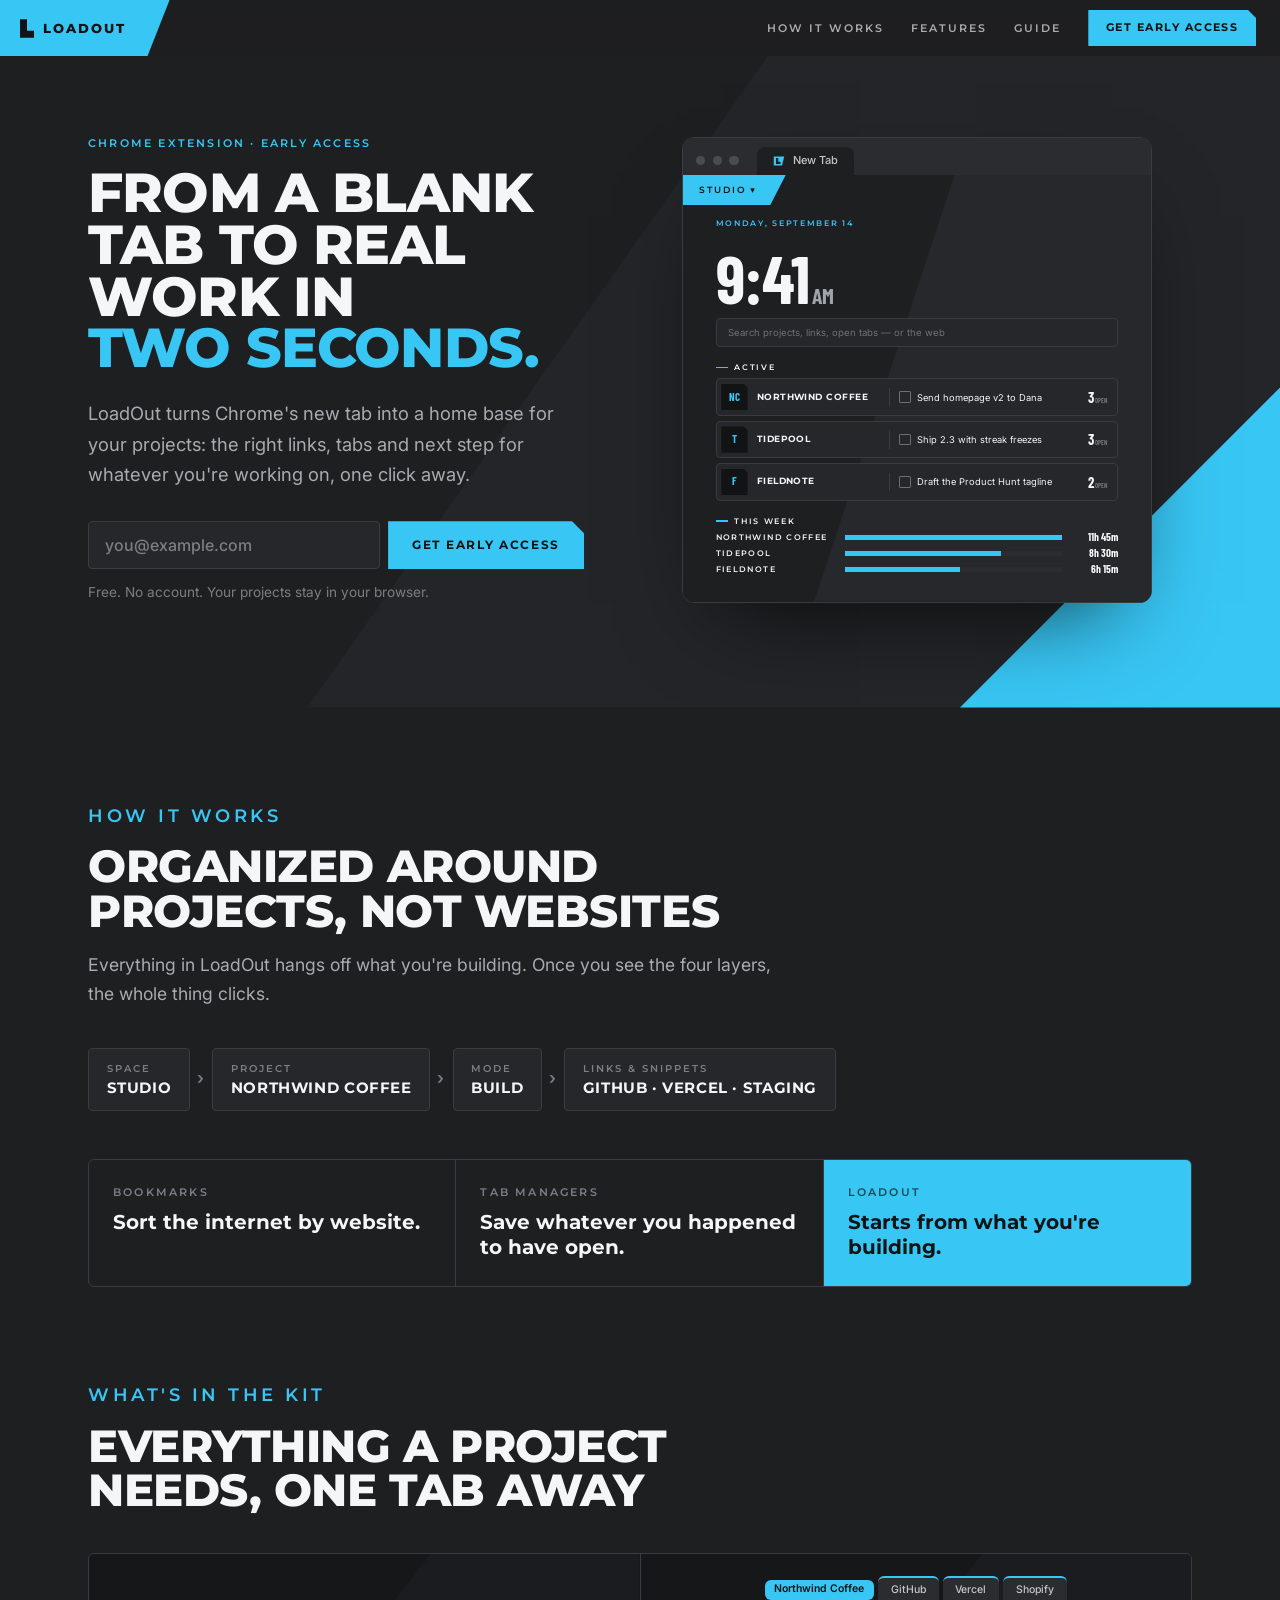
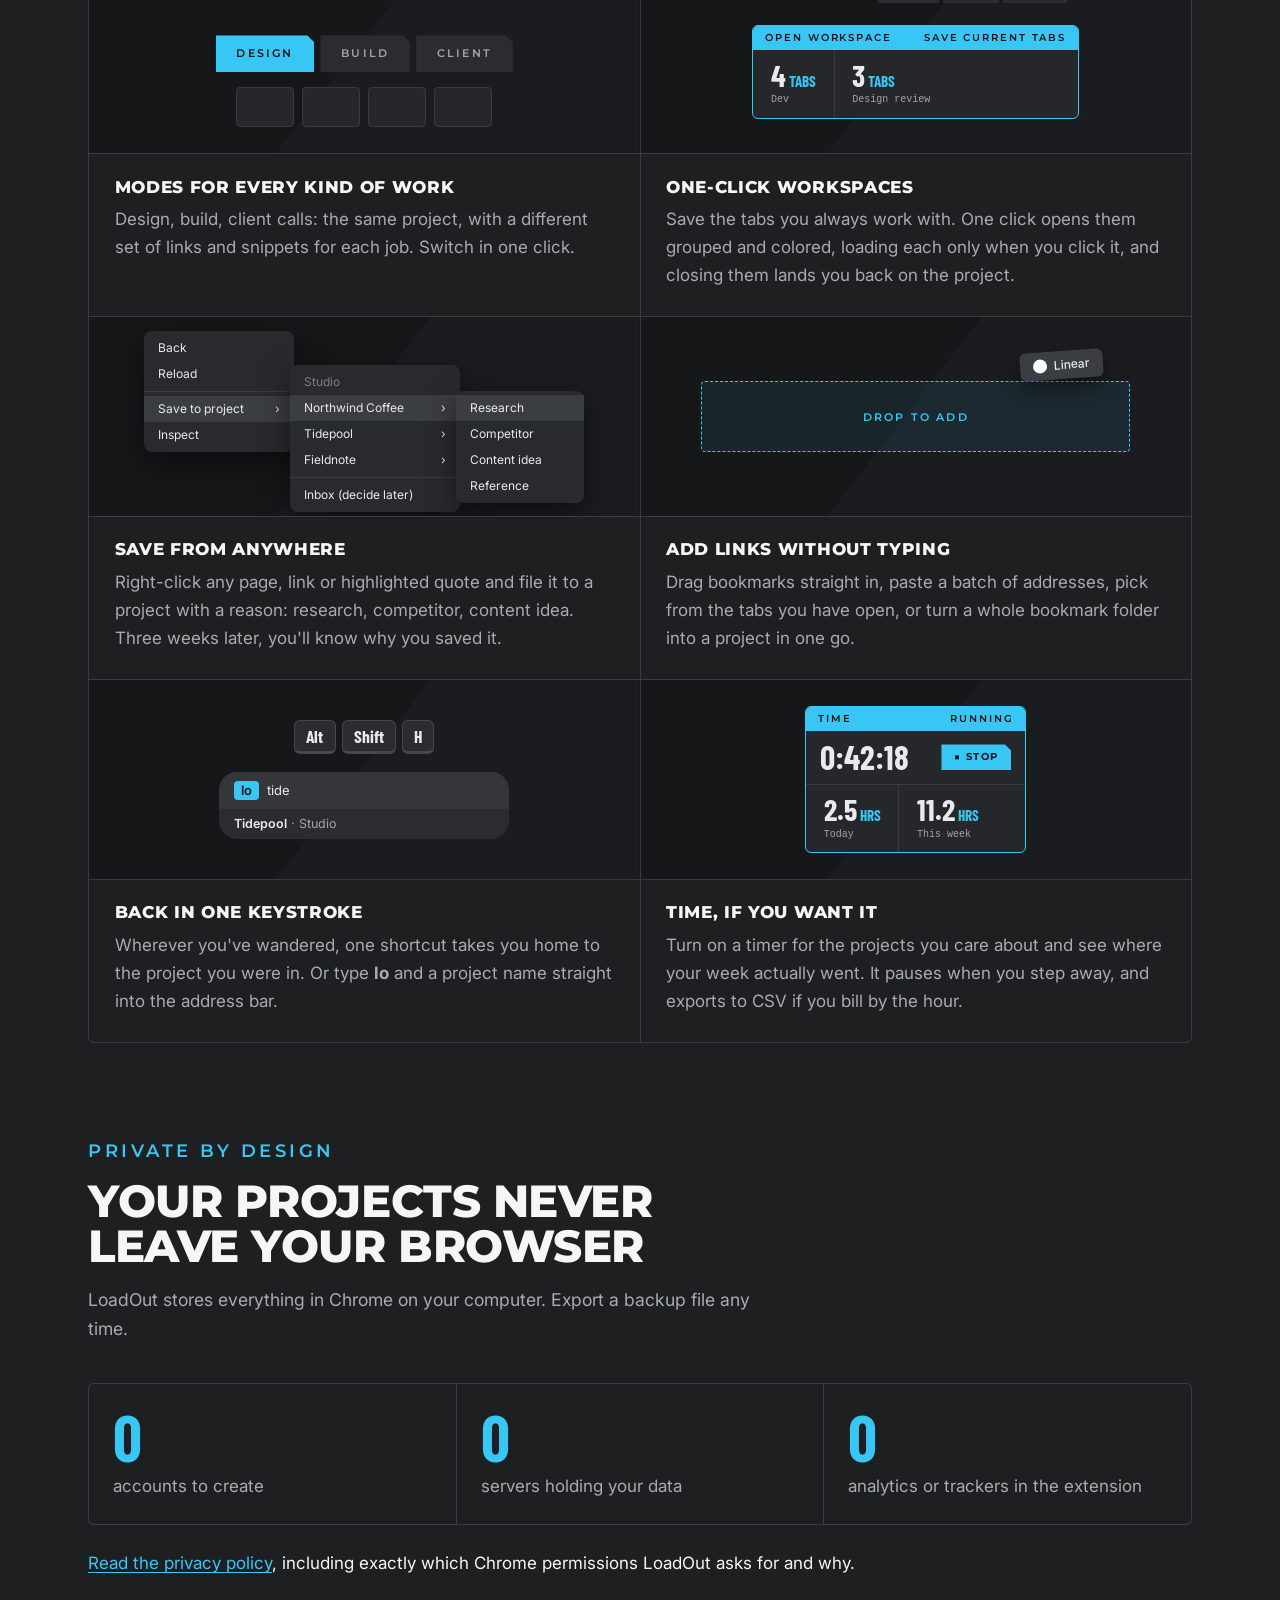
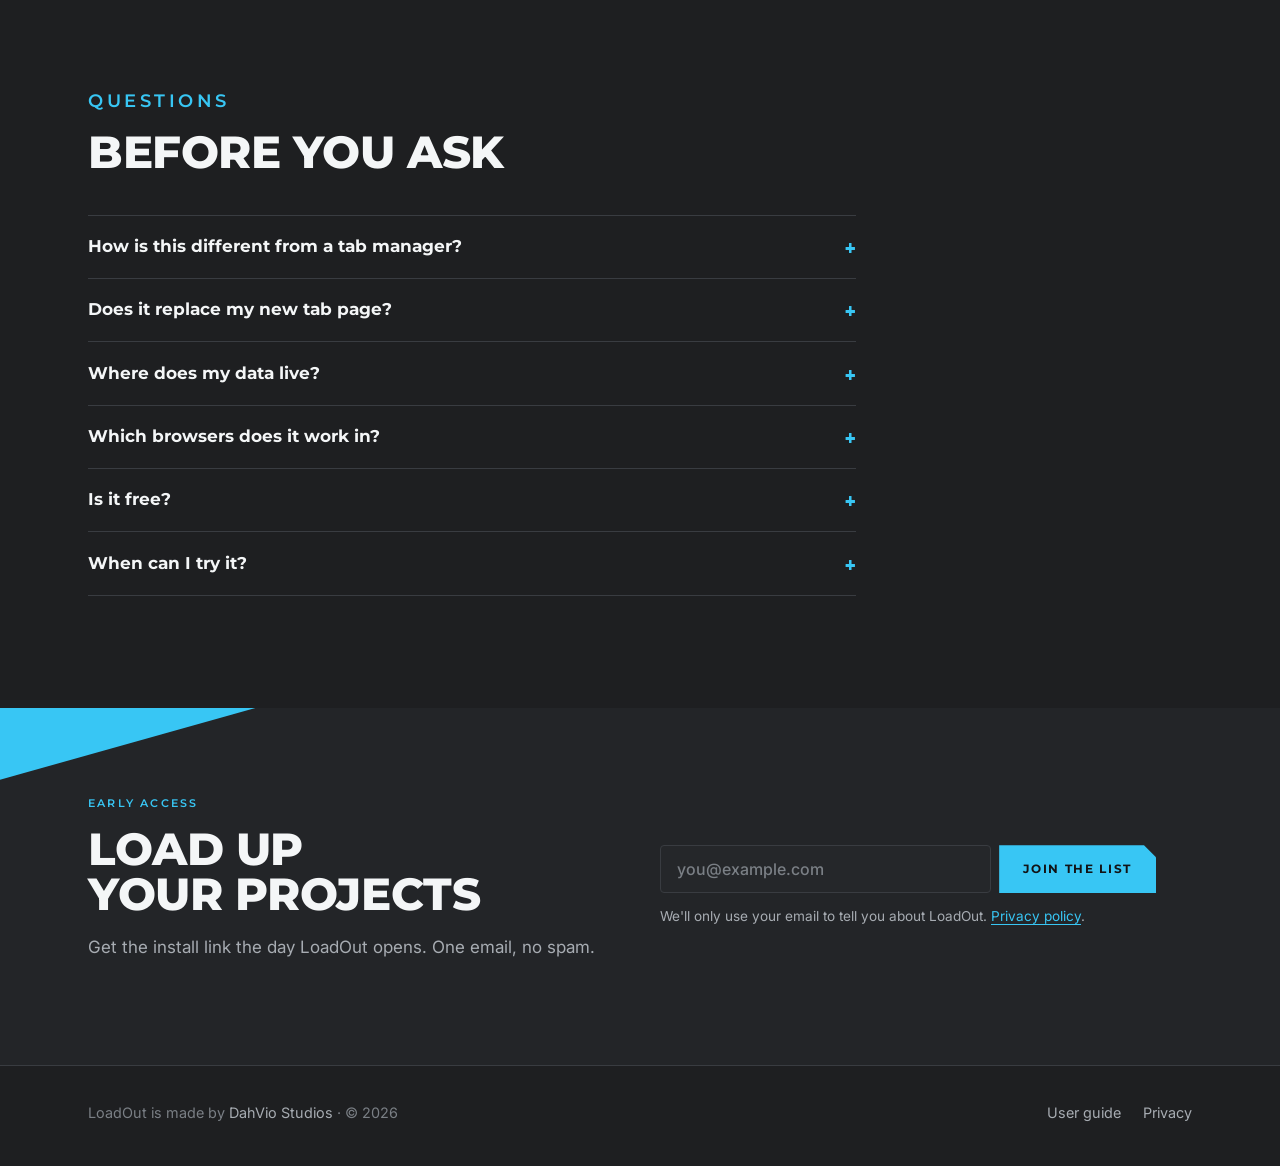
==== index.html @ a7a3596c "Initial loadout.page site Landing page with the early-access waitlist (Formspree), privacy policy, u" ====
<!doctype html>
<html lang="en">
<head>
  <meta charset="utf-8">
  <meta name="viewport" content="width=device-width, initial-scale=1">
  <title>LoadOut: Project Workspaces for Chrome</title>
  <meta name="description" content="LoadOut turns Chrome's new tab into a home base for your projects: the right links, tabs and next step for whatever you're working on, one click away.">
  <link rel="canonical" href="https://loadout.page/">
  <meta name="theme-color" content="#1e1f21">
  <link rel="icon" href="/assets/loadout-icon.svg" type="image/svg+xml">
  <link rel="icon" href="/assets/icon-32.png" sizes="32x32" type="image/png">
  <link rel="apple-touch-icon" href="/assets/icon-128.png">
  <meta property="og:type" content="website">
  <meta property="og:url" content="https://loadout.page/">
  <meta property="og:site_name" content="LoadOut">
  <meta property="og:title" content="LoadOut: Project Workspaces for Chrome">
  <meta property="og:description" content="From a blank tab to real work in two seconds. Early access is open.">
  <meta property="og:image" content="https://loadout.page/assets/og.png">
  <meta property="og:image:width" content="1200">
  <meta property="og:image:height" content="630">
  <meta name="twitter:card" content="summary_large_image">
  <link rel="preconnect" href="https://fonts.googleapis.com">
  <link rel="preconnect" href="https://fonts.gstatic.com" crossorigin>
  <link rel="stylesheet" href="https://fonts.googleapis.com/css2?family=Barlow+Condensed:wght@600;700&family=Inter:wght@400;500;600&family=Montserrat:wght@600;700;800&display=swap">
  <link rel="stylesheet" href="/assets/site.css">
</head>
<body>
  <a class="skip" href="#main">Skip to content</a>

  <header class="topbar">
    <a class="brand" href="/" aria-label="LoadOut home">
      <svg viewBox="24 24 36 48" aria-hidden="true"><path d="M24 24H42V54H60V72H24Z" fill="currentColor" /></svg>
      LoadOut
    </a>
    <nav class="nav" aria-label="Main">
      <a href="#how">How it works</a>
      <a href="#features">Features</a>
      <a href="/guide">Guide</a>
      <a class="btn btn-small" href="#join">Get early access</a>
    </nav>
  </header>

  <main id="main">
    <section class="hero">
      <div class="wrap">
        <div>
          <p class="label eyebrow">Chrome extension · Early access</p>
          <h1>From a blank tab to real work in <em>two seconds.</em></h1>
          <p class="lede">LoadOut turns Chrome's new tab into a home base for your projects: the right links, tabs and next step for whatever you're working on, one click away.</p>
          <form class="waitlist" action="https://formspree.io/f/xdeorwvl" method="POST" data-waitlist>
            <div class="waitlist-row">
              <label class="sr-only" for="email-hero">Email address</label>
              <input id="email-hero" type="email" name="email" required autocomplete="email" placeholder="you@example.com">
              <button class="btn" type="submit">Get early access</button>
            </div>
            <input type="hidden" name="source" value="hero">
            <input class="hp" type="text" name="_gotcha" tabindex="-1" autocomplete="off" aria-hidden="true">
            <p class="form-fine">Free. No account. Your projects stay in your browser.</p>
            <p class="form-status" role="status" aria-live="polite"></p>
          </form>
        </div>

        <figure class="browser" role="img" aria-label="LoadOut's Today screen: the Studio space with three active projects, each showing its next action, and a This week bar chart of tracked hours.">
          <div class="browser-top" aria-hidden="true">
            <i></i><i></i><i></i>
            <span class="browser-tab"><svg viewBox="0 0 96 96"><path d="M6 12H90L72 84H6Z" fill="#38C6F4" /><path d="M24 24H42V54H60V72H24Z" fill="#1E1F21" /></svg>New Tab</span>
          </div>
          <div class="app" aria-hidden="true">
            <span class="app-tag">Studio ▾</span>
            <div class="app-body">
              <div class="app-date">Monday, September 14</div>
              <div class="app-clock">9:41<small>AM</small></div>
              <div class="app-search">Search projects, links, open tabs — or the web</div>
              <div class="app-label">Active</div>
              <div class="app-row"><span class="mono">NC</span><span class="app-name">Northwind Coffee</span><span class="app-div"></span><span class="app-action">Send homepage v2 to Dana</span><span class="app-stat">3<span>open</span></span></div>
              <div class="app-row"><span class="mono">T</span><span class="app-name">Tidepool</span><span class="app-div"></span><span class="app-action">Ship 2.3 with streak freezes</span><span class="app-stat">3<span>open</span></span></div>
              <div class="app-row"><span class="mono">F</span><span class="app-name">Fieldnote</span><span class="app-div"></span><span class="app-action">Draft the Product Hunt tagline</span><span class="app-stat">2<span>open</span></span></div>
              <div class="app-label">This week</div>
              <div class="app-bar"><b>Northwind Coffee</b><i style="--w: 100%"></i><span>11h 45m</span></div>
              <div class="app-bar"><b>Tidepool</b><i style="--w: 72%"></i><span>8h 30m</span></div>
              <div class="app-bar"><b>Fieldnote</b><i style="--w: 53%"></i><span>6h 15m</span></div>
            </div>
          </div>
        </figure>
      </div>
    </section>

    <section class="section" id="how">
      <div class="wrap">
        <div class="section-head">
          <p class="label">How it works</p>
          <h2>Organized around projects, not websites</h2>
          <p>Everything in LoadOut hangs off what you're building. Once you see the four layers, the whole thing clicks.</p>
        </div>
        <ol class="chain" aria-label="How LoadOut is organized, from biggest to smallest">
          <li><span class="label">Space</span><b>Studio</b></li>
          <li><span class="label">Project</span><b>Northwind Coffee</b></li>
          <li><span class="label">Mode</span><b>Build</b></li>
          <li><span class="label">Links &amp; snippets</span><b>GitHub · Vercel · Staging</b></li>
        </ol>
        <div class="compare">
          <div><p class="label">Bookmarks</p><p>Sort the internet by website.</p></div>
          <div><p class="label">Tab managers</p><p>Save whatever you happened to have open.</p></div>
          <div class="us"><p class="label">LoadOut</p><p>Starts from what you're building.</p></div>
        </div>
      </div>
    </section>

    <section class="section" id="features">
      <div class="wrap">
        <div class="section-head">
          <p class="label">What's in the kit</p>
          <h2>Everything a project needs, one tab away</h2>
        </div>

        <div class="features">
          <article class="feature">
            <div class="mock" aria-hidden="true">
              <div class="mode-tabs"><span class="on">Design</span><span>Build</span><span>Client</span></div>
              <div class="mode-links"><i></i><i></i><i></i><i></i></div>
            </div>
            <div class="feature-text">
              <h3>Modes for every kind of work</h3>
              <p>Design, build, client calls: the same project, with a different set of links and snippets for each job. Switch in one click.</p>
            </div>
          </article>

          <article class="feature">
            <div class="mock mock-workspace" aria-hidden="true">
              <div class="tabstrip"><span class="group">Northwind Coffee</span><span class="tabstub">GitHub</span><span class="tabstub">Vercel</span><span class="tabstub">Shopify</span></div>
              <div class="statbox">
                <div class="statbox-strip"><span>Open workspace</span><span>Save current tabs</span></div>
                <div class="statbox-cells">
                  <div><b>4</b><i>tabs</i><small>Dev</small></div>
                  <div><b>3</b><i>tabs</i><small>Design review</small></div>
                </div>
              </div>
            </div>
            <div class="feature-text">
              <h3>One-click workspaces</h3>
              <p>Save the tabs you always work with. One click opens them grouped and colored, loading each only when you click it, and closing them lands you back on the project.</p>
            </div>
          </article>

          <article class="feature">
            <div class="mock" aria-hidden="true">
              <ul class="ctx ctx-1"><li>Back</li><li>Reload</li><li class="sep"></li><li class="hot">Save to project <span>›</span></li><li>Inspect</li></ul>
              <ul class="ctx ctx-2"><li class="dim">Studio</li><li class="hot">Northwind Coffee <span>›</span></li><li>Tidepool <span>›</span></li><li>Fieldnote <span>›</span></li><li class="sep"></li><li>Inbox (decide later)</li></ul>
              <ul class="ctx ctx-3"><li class="hot">Research</li><li>Competitor</li><li>Content idea</li><li>Reference</li></ul>
            </div>
            <div class="feature-text">
              <h3>Save from anywhere</h3>
              <p>Right-click any page, link or highlighted quote and file it to a project with a reason: research, competitor, content idea. Three weeks later, you'll know why you saved it.</p>
            </div>
          </article>

          <article class="feature">
            <div class="mock" aria-hidden="true">
              <span class="drag-chip"><i></i>Linear</span>
              <div class="dropzone"><span class="label">Drop to add</span></div>
            </div>
            <div class="feature-text">
              <h3>Add links without typing</h3>
              <p>Drag bookmarks straight in, paste a batch of addresses, pick from the tabs you have open, or turn a whole bookmark folder into a project in one go.</p>
            </div>
          </article>

          <article class="feature">
            <div class="mock mock-back" aria-hidden="true">
              <div class="stack">
                <div class="back-keys"><kbd>Alt</kbd><kbd>Shift</kbd><kbd>H</kbd></div>
                <div class="omni"><span class="kw">lo</span><span>tide</span></div>
                <div class="omni-sug"><b>Tidepool</b> · Studio</div>
              </div>
            </div>
            <div class="feature-text">
              <h3>Back in one keystroke</h3>
              <p>Wherever you've wandered, one shortcut takes you home to the project you were in. Or type <strong>lo</strong> and a project name straight into the address bar.</p>
            </div>
          </article>

          <article class="feature">
            <div class="mock mock-time" aria-hidden="true">
              <div class="statbox">
                <div class="statbox-strip"><span>Time</span><span>Running</span></div>
                <div class="clock-row"><b class="tc" style="font: 700 2.1rem/1 var(--stat)">0:42:18</b><span class="stop">■ Stop</span></div>
                <div class="statbox-cells">
                  <div><b>2.5</b><i>hrs</i><small>Today</small></div>
                  <div><b>11.2</b><i>hrs</i><small>This week</small></div>
                </div>
              </div>
            </div>
            <div class="feature-text">
              <h3>Time, if you want it</h3>
              <p>Turn on a timer for the projects you care about and see where your week actually went. It pauses when you step away, and exports to CSV if you bill by the hour.</p>
            </div>
          </article>
        </div>
      </div>
    </section>

    <section class="section" id="privacy">
      <div class="wrap">
        <div class="section-head">
          <p class="label">Private by design</p>
          <h2>Your projects never leave your browser</h2>
          <p>LoadOut stores everything in Chrome on your computer. Export a backup file any time.</p>
        </div>
        <div class="facts">
          <div><b>0</b><p>accounts to create</p></div>
          <div><b>0</b><p>servers holding your data</p></div>
          <div><b>0</b><p>analytics or trackers in the extension</p></div>
        </div>
        <p><a href="/privacy">Read the privacy policy</a>, including exactly which Chrome permissions LoadOut asks for and why.</p>
      </div>
    </section>

    <section class="section" id="faq">
      <div class="wrap">
        <div class="section-head">
          <p class="label">Questions</p>
          <h2>Before you ask</h2>
        </div>
        <div class="faq">
          <details>
            <summary>How is this different from a tab manager?</summary>
            <p>Tab managers save whatever you happened to have open. LoadOut starts from the project: the links you always need, a saved set of tabs you open on purpose, and the one next thing to do. Saved tabs are one part of it, not the whole product.</p>
          </details>
          <details>
            <summary>Does it replace my new tab page?</summary>
            <p>Yes, that's where it lives. Chrome asks you to confirm the change the first time you open a new tab. You can go back any time by turning the extension off.</p>
          </details>
          <details>
            <summary>Where does my data live?</summary>
            <p>In Chrome's storage on your computer, and nowhere else. There's no account and no sync. Export a backup file from Settings, and import it to move to another computer.</p>
          </details>
          <details>
            <summary>Which browsers does it work in?</summary>
            <p>LoadOut is built and tested for Chrome on desktop. Other Chromium browsers, such as Edge and Brave, should work too.</p>
          </details>
          <details>
            <summary>Is it free?</summary>
            <p>LoadOut will have a free plan. Everyone who joins early access gets Pro free, for life, as a thank-you for helping shape it.</p>
          </details>
          <details>
            <summary>When can I try it?</summary>
            <p>Early access opens soon. Join the list and you'll get one email with the install link the day it's ready.</p>
          </details>
        </div>
      </div>
    </section>

    <section class="join" id="join">
      <div class="wrap">
        <div>
          <p class="label" style="color: var(--accent)">Early access</p>
          <h2>Load up your projects</h2>
          <p>Get the install link the day LoadOut opens. One email, no spam.</p>
        </div>
        <form class="waitlist" action="https://formspree.io/f/xdeorwvl" method="POST" data-waitlist>
          <div class="waitlist-row">
            <label class="sr-only" for="email-join">Email address</label>
            <input id="email-join" type="email" name="email" required autocomplete="email" placeholder="you@example.com">
            <button class="btn" type="submit">Join the list</button>
          </div>
          <input type="hidden" name="source" value="footer">
          <input class="hp" type="text" name="_gotcha" tabindex="-1" autocomplete="off" aria-hidden="true">
          <p class="form-fine">We'll only use your email to tell you about LoadOut. <a href="/privacy">Privacy policy</a>.</p>
          <p class="form-status" role="status" aria-live="polite"></p>
        </form>
      </div>
    </section>
  </main>

  <footer class="footer">
    <div class="wrap">
      <span>LoadOut is made by <a href="https://dahvio.com">DahVio Studios</a> · © 2026</span>
      <nav aria-label="Footer">
        <a href="/guide">User guide</a>
        <a href="/privacy">Privacy</a>
      </nav>
    </div>
  </footer>

  <script>
    // Progressive enhancement: without JS the form posts to Formspree normally.
    for (const form of document.querySelectorAll('form[data-waitlist]')) {
      form.addEventListener('submit', async (event) => {
        event.preventDefault();
        const button = form.querySelector('button');
        const status = form.querySelector('.form-status');
        button.disabled = true;
        form.dataset.state = 'sending';
        status.textContent = 'Adding you…';
        try {
          const res = await fetch(form.action, { method: 'POST', body: new FormData(form), headers: { Accept: 'application/json' } });
          if (!res.ok) {
            const data = await res.json().catch(() => ({}));
            throw new Error(data.errors?.map((e) => e.message).join(' ') || "That didn't go through.");
          }
          form.dataset.state = 'done';
          form.reset();
          status.textContent = "You're on the list. We'll email you when LoadOut is ready.";
        } catch (error) {
          form.dataset.state = 'error';
          status.textContent = `${error.message} Check the address and try again.`;
        } finally {
          button.disabled = false;
        }
      });
    }
  </script>
</body>
</html>
---- assets/site.css ----
/* LoadOut site. One deliberate dark world, matching the extension: charcoal, graphite cutouts, electric cyan. */
:root {
  --bg: #1e1f21;
  --bg-deep: #161719;
  --band: #232528;
  --panel: #25272a;
  --panel-2: #2d2f33;
  --line: #393c41;
  --fg: #f4f6f7;
  --muted: #a7acb2;
  --faint: #7a7f85;
  --accent: #38c6f4;
  --on-accent: #121315;
  --display: "Montserrat", "Segoe UI", system-ui, sans-serif;
  --body: "Inter", "Segoe UI", system-ui, sans-serif;
  --stat: "Barlow Condensed", "Arial Narrow", sans-serif;
  --mono: ui-monospace, "Cascadia Mono", Consolas, monospace;
  color-scheme: dark;
}

* { box-sizing: border-box; }
html { scroll-padding-top: 5rem; }
@media (prefers-reduced-motion: no-preference) { html { scroll-behavior: smooth; } }
body { margin: 0; background: var(--bg); color: var(--fg); font: 400 1.0625rem/1.65 var(--body); -webkit-font-smoothing: antialiased; }
a { color: var(--accent); text-underline-offset: 3px; }
:focus-visible { outline: 2px solid var(--accent); outline-offset: 3px; }
img, svg { max-width: 100%; }
h1, h2, h3 { text-wrap: balance; }
p { margin: 0 0 1rem; }

.wrap { max-width: 72rem; margin: 0 auto; padding: 0 1.5rem; }
.label { font: 600 11px/1.4 var(--display); letter-spacing: 0.2em; text-transform: uppercase; }
.sr-only { position: absolute; width: 1px; height: 1px; overflow: hidden; clip: rect(0 0 0 0); white-space: nowrap; }
.skip { position: absolute; left: 1rem; top: -3rem; z-index: 50; background: var(--accent); color: var(--on-accent); padding: 0.6rem 1rem; }
.skip:focus { top: 1rem; }

/* ── Top bar ─────────────────────────────── */
.topbar {
  position: sticky;
  top: 0;
  z-index: 30;
  display: flex;
  align-items: stretch;
  justify-content: space-between;
  background: color-mix(in oklab, var(--bg) 90%, transparent);
  backdrop-filter: blur(10px);
}
.brand {
  display: inline-flex;
  align-items: center;
  gap: 0.55rem;
  height: 56px;
  padding: 0 2.7rem 0 1.25rem;
  background: var(--accent);
  color: var(--on-accent);
  text-decoration: none;
  font: 800 13px/1 var(--display);
  letter-spacing: 0.16em;
  text-transform: uppercase;
  clip-path: polygon(0 0, 100% 0, calc(100% - 22px) 100%, 0 100%);
}
.brand svg { width: 14px; height: 19px; display: block; }
.nav { display: flex; align-items: center; gap: 1.7rem; padding: 0 1.5rem; }
.nav a:not(.btn) { color: var(--muted); text-decoration: none; font: 600 11px/1 var(--display); letter-spacing: 0.18em; text-transform: uppercase; }
.nav a:not(.btn):hover { color: var(--fg); }
@media (max-width: 760px) { .nav a:not(.btn) { display: none; } }

/* ── Buttons & form ──────────────────────── */
.btn {
  display: inline-flex;
  align-items: center;
  justify-content: center;
  gap: 0.5rem;
  height: 48px;
  padding: 0 1.5rem;
  border: 0;
  cursor: pointer;
  background: var(--accent);
  color: var(--on-accent);
  font: 700 12px/1 var(--display);
  letter-spacing: 0.14em;
  text-transform: uppercase;
  text-decoration: none;
  white-space: nowrap;
  clip-path: polygon(0 0, calc(100% - 12px) 0, 100% 12px, 100% 100%, 0 100%);
  transition: filter 0.15s;
}
.btn:hover { filter: brightness(1.1); }
.btn:disabled { opacity: 0.6; cursor: progress; }
.btn-small { height: 36px; padding: 0 1.1rem; font-size: 10.5px; clip-path: polygon(0 0, calc(100% - 8px) 0, 100% 8px, 100% 100%, 0 100%); }

.waitlist { position: relative; max-width: 31rem; }
.waitlist-row { display: flex; gap: 0.5rem; }
.waitlist input[type="email"] {
  flex: 1;
  min-width: 0;
  height: 48px;
  padding: 0 1rem;
  border: 1px solid var(--line);
  border-radius: 4px;
  background: var(--panel);
  color: var(--fg);
  font: 500 1rem var(--body);
}
.waitlist input[type="email"]::placeholder { color: var(--faint); }
.waitlist input[type="email"]:focus { outline: none; border-color: var(--accent); box-shadow: 0 0 0 3px color-mix(in oklab, var(--accent) 28%, transparent); }
.hp { position: absolute; left: -9999px; width: 1px; height: 1px; opacity: 0; }
.form-fine { margin: 0.75rem 0 0; font-size: 0.85rem; color: var(--faint); }
.form-status { margin: 0.6rem 0 0; font-size: 0.95rem; }
.form-status:empty { display: none; }
.waitlist[data-state="done"] .form-status { color: var(--accent); font-weight: 500; }
.waitlist[data-state="error"] .form-status { color: #ff9a8f; }
@media (max-width: 480px) {
  .waitlist-row { flex-direction: column; }
  /* flex: 1 would shrink the field's height once the row stacks. */
  .waitlist input[type="email"] { flex: none; width: 100%; }
  .waitlist .btn { width: 100%; }
}

/* ── Hero ────────────────────────────────── */
.hero { position: relative; isolation: isolate; overflow: hidden; padding: 4rem 0 5.5rem; }
.hero::before { content: ""; position: absolute; inset: 0; z-index: -1; background: var(--band); clip-path: polygon(60% 0, 100% 0, 100% 100%, 24% 100%); }
.hero::after { content: ""; position: absolute; right: 0; bottom: 0; z-index: -1; width: min(26vw, 320px); aspect-ratio: 1; background: var(--accent); clip-path: polygon(100% 0, 100% 100%, 0 100%); }
.hero .wrap { display: grid; grid-template-columns: minmax(0, 0.95fr) minmax(0, 1.05fr); gap: 3.5rem; align-items: center; }
.eyebrow { color: var(--accent); margin: 0 0 1rem; }
h1 { font: 800 clamp(2.3rem, 4.3vw, 3.6rem)/0.94 var(--display); letter-spacing: -0.015em; text-transform: uppercase; margin: 0; }
h1 em { font-style: normal; color: var(--accent); }
.lede { max-width: 33rem; margin: 1.5rem 0 2rem; font-size: 1.15rem; color: var(--muted); }
@media (max-width: 920px) { .hero .wrap { grid-template-columns: 1fr; } .hero { padding-bottom: 4rem; } }

/* ── Product mock (fixed colors: it depicts the real extension) ── */
.browser { container-type: inline-size; border: 1px solid var(--line); border-radius: 12px; overflow: hidden; background: #121315; box-shadow: 0 40px 90px -40px rgba(0, 0, 0, 0.8); }
.browser-top { display: flex; align-items: flex-end; gap: 0.45rem; padding: 0.55rem 0.8rem 0; background: #2b2c30; }
.browser-top i { width: 0.6rem; height: 0.6rem; margin-bottom: 0.6rem; border-radius: 50%; background: #4a4c52; }
.browser-tab { display: flex; align-items: center; gap: 0.45rem; margin-left: 0.7rem; padding: 0.5rem 1rem; border-radius: 8px 8px 0 0; background: #1e1f21; color: #c4c7c5; font: 500 11px/1 var(--body); }
.browser-tab svg { width: 12px; height: 12px; }
.app { position: relative; isolation: isolate; overflow: hidden; background: #1e1f21; color: #f4f6f7; font-size: clamp(6.5px, 1.95cqw, 12px); padding-bottom: 2.4em; }
.app::before { content: ""; position: absolute; inset: 0; z-index: -1; background: #26282b; clip-path: polygon(58% 0, 100% 0, 100% 100%, 28% 100%); }
.app-tag { display: inline-flex; align-items: center; gap: 0.7em; background: #38c6f4; color: #121315; font: 600 1em/1 var(--display); letter-spacing: 0.2em; text-transform: uppercase; padding: 1.15em 3.2em 1.15em 1.8em; clip-path: polygon(0 0, 100% 0, calc(100% - 1.7em) 100%, 0 100%); }
.app-body { padding: 1.4em 7% 0; }
.app-date { font: 600 0.92em/1.4 var(--display); letter-spacing: 0.2em; text-transform: uppercase; color: #38c6f4; }
.app-clock { margin-top: 0.3em; font: 700 7.4em/0.82 var(--stat); letter-spacing: -0.01em; }
.app-clock small { margin-left: 0.15em; font-size: 0.32em; color: #a0a5ab; }
.app-search { margin-top: 1.3em; padding: 0.95em 1.2em; border: 1px solid #383b40; border-radius: 4px; background: #25272a; color: #6c7177; font: 400 1.05em/1 var(--body); }
.app-label { display: flex; align-items: center; gap: 0.8em; margin: 1.9em 0 0.8em; font: 600 0.92em/1 var(--display); letter-spacing: 0.2em; text-transform: uppercase; }
.app-label::before { content: ""; width: 1.4em; height: 0.18em; background: #38c6f4; }
.app-row { display: flex; align-items: center; gap: 1em; margin-bottom: 0.55em; padding: 0.5em 1.1em 0.5em 0.5em; border: 1px solid #383b40; border-radius: 4px; background: #25272a; }
.mono { flex: none; display: grid; place-items: center; width: 2.4em; height: 2.4em; background: #121315; color: #38c6f4; font: 700 1.2em/1 var(--stat); clip-path: polygon(0 0, calc(100% - 0.35em) 0, 100% 0.35em, 100% 100%, 0 100%); }
.app-name { flex: none; width: 13.5em; overflow: hidden; font: 700 1em/1.2 var(--display); letter-spacing: 0.05em; text-overflow: ellipsis; text-transform: uppercase; white-space: nowrap; }
.app-div { flex: none; width: 1px; height: 2em; background: #383b40; }
.app-action { display: flex; flex: 1; min-width: 0; align-items: center; gap: 0.7em; overflow: hidden; font: 400 1.02em/1.2 var(--body); white-space: nowrap; }
.app-action::before { content: ""; flex: none; width: 1em; height: 1em; border: 0.14em solid #6c7177; border-radius: 0.12em; }
.app-stat { flex: none; font: 700 1.6em/1 var(--stat); }
.app-stat span { margin-left: 0.2em; font-size: 0.45em; color: #6c7177; text-transform: uppercase; }
.app-bar { display: grid; grid-template-columns: 13em 1fr 5em; gap: 1.2em; align-items: center; margin-bottom: 0.55em; }
.app-bar b { overflow: hidden; font: 600 0.92em/1 var(--display); letter-spacing: 0.16em; text-overflow: ellipsis; text-transform: uppercase; white-space: nowrap; }
.app-bar i { height: 0.55em; background: #2a2c30; }
.app-bar i::after { content: ""; display: block; height: 100%; width: var(--w); background: #38c6f4; }
.app-bar span { font: 700 1.2em/1 var(--stat); text-align: right; }

/* ── Sections ────────────────────────────── */
.section { padding: 6rem 0 0; }
.section-head { max-width: 44rem; margin-bottom: 2.5rem; }
.section-head .label { color: var(--accent); }
h2 { margin: 0.5rem 0 1rem; font: 800 clamp(1.9rem, 3.6vw, 2.8rem)/1 var(--display); letter-spacing: -0.01em; text-transform: uppercase; }
.section-head p { color: var(--muted); font-size: 1.1rem; }

/* Hierarchy chain */
.chain { display: flex; flex-wrap: wrap; gap: 1.4rem; margin: 0 0 3rem; padding: 0; list-style: none; }
.chain li { position: relative; display: grid; gap: 0.2rem; padding: 0.8rem 1.1rem; border: 1px solid var(--line); border-radius: 4px; background: var(--panel); }
.chain li + li::before { content: "›"; position: absolute; left: -0.8rem; top: 50%; transform: translate(-50%, -54%); color: var(--faint); font-weight: 600; }
.chain .label { color: var(--faint); font-size: 10px; }
.chain b { font: 700 0.95rem/1.2 var(--display); letter-spacing: 0.04em; text-transform: uppercase; }

/* Positioning */
.compare { display: grid; grid-template-columns: repeat(3, minmax(0, 1fr)); border: 1px solid var(--line); border-radius: 6px; overflow: hidden; }
.compare > div { padding: 1.6rem 1.5rem; border-right: 1px solid var(--line); }
.compare > div:last-child { border-right: 0; }
.compare .label { color: var(--faint); margin-bottom: 0.6rem; }
.compare p:last-child { margin: 0; font: 700 1.25rem/1.25 var(--display); }
.compare .us { background: var(--accent); color: var(--on-accent); }
.compare .us .label { color: var(--on-accent); opacity: 0.7; }
@media (max-width: 760px) { .compare { grid-template-columns: 1fr; } .compare > div { border-right: 0; border-bottom: 1px solid var(--line); } }

/* Features: one ruled grid rather than floating cards */
.features { display: grid; grid-template-columns: repeat(2, minmax(0, 1fr)); gap: 1px; border: 1px solid var(--line); border-radius: 6px; overflow: hidden; background: var(--line); }
.feature { display: flex; flex-direction: column; background: var(--bg); }
.feature-text { padding: 1.4rem 1.6rem 1.7rem; }
.feature h3 { margin: 0 0 0.5rem; font: 800 1.05rem/1.2 var(--display); letter-spacing: 0.04em; text-transform: uppercase; }
.feature p { margin: 0; color: var(--muted); }
@media (max-width: 820px) { .features { grid-template-columns: 1fr; } }

.mock { position: relative; isolation: isolate; display: flex; align-items: center; justify-content: center; height: 200px; overflow: hidden; background: var(--bg-deep); border-bottom: 1px solid var(--line); font: 400 13px/1.3 var(--body); color: #e8eaed; }
.mock::before { content: ""; position: absolute; inset: 0; z-index: -1; background: #1b1c1f; clip-path: polygon(62% 0, 100% 0, 100% 100%, 34% 100%); }

.mode-tabs { display: flex; gap: 6px; }
.mode-tabs span { padding: 0.8rem 1.3rem; background: #2a2c30; color: #a0a5ab; font: 600 11px/1 var(--display); letter-spacing: 0.2em; text-transform: uppercase; clip-path: polygon(0 0, calc(100% - 7px) 0, 100% 7px, 100% 100%, 0 100%); }
.mode-tabs .on { background: #38c6f4; color: #121315; }
.mode-links { position: absolute; bottom: 26px; display: flex; gap: 8px; }
.mode-links i { width: 58px; height: 40px; border: 1px solid #383b40; border-radius: 4px; background: #25272a; }

.statbox { border: 1.5px solid #38c6f4; border-radius: 6px; overflow: hidden; background: #25272a; }
.statbox-strip { display: flex; justify-content: space-between; gap: 2rem; padding: 0.4rem 0.75rem; background: #38c6f4; color: #121315; font: 600 9.5px/1.2 var(--display); letter-spacing: 0.2em; text-transform: uppercase; }
.statbox-cells { display: flex; }
.statbox-cells > div { padding: 0.6rem 1.1rem 0.7rem; border-right: 1px solid #383b40; }
.statbox-cells > div:last-child { border-right: 0; }
.statbox b { font: 700 1.9rem/1 var(--stat); }
.statbox i { margin-left: 0.2rem; font: 700 0.95rem/1 var(--stat); font-style: normal; color: #38c6f4; text-transform: uppercase; }
.statbox small { display: block; margin-top: 0.25rem; font: 400 10px/1.2 var(--mono); color: #a0a5ab; }
.tabstrip { position: absolute; top: 22px; left: 50%; display: flex; align-items: center; gap: 4px; transform: translateX(-50%); }
.tabstrip .group { padding: 0.3rem 0.6rem; border-radius: 6px; background: #38c6f4; color: #121315; font: 600 10.5px/1 var(--body); white-space: nowrap; }
.tabstrip .tabstub { padding: 0.45rem 0.8rem; border-top: 2px solid #38c6f4; border-radius: 6px 6px 0 0; background: #2b2c30; color: #c4c7c5; font: 500 10.5px/1 var(--body); white-space: nowrap; }
.mock-workspace .statbox { margin-top: 36px; }

.ctx { position: absolute; margin: 0; padding: 4px 0; list-style: none; border-radius: 8px; background: #292a2d; box-shadow: 0 10px 30px rgba(0, 0, 0, 0.5); font: 400 12px/1 var(--body); }
.ctx li { display: flex; justify-content: space-between; gap: 1.5rem; padding: 7px 14px; white-space: nowrap; }
.ctx .sep { height: 1px; margin: 4px 0; padding: 0; background: #3c3d40; }
.ctx .hot { background: #3a3d42; }
.ctx .dim { color: #7a7f85; }
.ctx-1 { left: 10%; top: 14px; width: 150px; }
.ctx-2 { left: calc(10% + 146px); top: 48px; width: 170px; }
.ctx-3 { left: calc(10% + 312px); top: 74px; width: 128px; }
@media (max-width: 520px) { .ctx-1 { display: none; } .ctx-2 { left: 6%; } .ctx-3 { left: calc(6% + 166px); } }

.dropzone { width: 78%; padding: 1.6rem; border: 1.5px dashed #38c6f4; border-radius: 4px; background: color-mix(in oklab, #38c6f4 8%, transparent); text-align: center; }
.dropzone .label { color: #38c6f4; }
.drag-chip { position: absolute; top: 34px; right: 16%; display: flex; align-items: center; gap: 0.45rem; padding: 0.45rem 0.8rem; border-radius: 6px; background: #3a3d42; box-shadow: 0 8px 20px rgba(0, 0, 0, 0.45); font: 500 12px/1 var(--body); transform: rotate(-4deg); }
.drag-chip i { width: 14px; height: 14px; border-radius: 50%; background: #fff; }

.back-keys { display: flex; align-items: center; gap: 6px; margin-bottom: 1.1rem; }
.back-keys kbd { padding: 0.45rem 0.7rem 0.35rem; border: 1px solid #45484e; border-bottom-width: 3px; border-radius: 6px; background: #2a2c30; font: 700 1.1rem/1 var(--stat); }
.mock-back .stack { display: flex; flex-direction: column; align-items: center; }
.omni { display: flex; align-items: center; gap: 0.5rem; width: 290px; padding: 0.55rem 0.9rem; border-radius: 18px 18px 0 0; background: #35363a; font: 400 13px/1 var(--body); }
.omni .kw { padding: 0.2rem 0.45rem; border-radius: 4px; background: #38c6f4; color: #121315; font-weight: 600; }
.omni-sug { width: 290px; padding: 0.55rem 0.9rem; border-radius: 0 0 18px 18px; background: #2b2c30; color: #a0a5ab; font: 400 12.5px/1 var(--body); }
.omni-sug b { color: #e8eaed; font-weight: 600; }

.mock-time .clock-row { display: flex; align-items: center; justify-content: space-between; gap: 2rem; padding: 0.6rem 0.9rem; border-bottom: 1px solid #383b40; }
.mock-time .clock-row b { font-size: 2.1rem; }
.mock-time .stop { padding: 0.5rem 0.8rem; background: #38c6f4; color: #121315; font: 700 9.5px/1 var(--display); letter-spacing: 0.14em; text-transform: uppercase; clip-path: polygon(0 0, calc(100% - 6px) 0, 100% 6px, 100% 100%, 0 100%); }

/* Privacy block */
.facts { display: grid; grid-template-columns: repeat(3, minmax(0, 1fr)); gap: 1px; margin-bottom: 1.5rem; border: 1px solid var(--line); border-radius: 6px; overflow: hidden; background: var(--line); }
.facts > div { padding: 1.5rem; background: var(--bg); }
.facts b { display: block; font: 700 4rem/0.9 var(--stat); color: var(--accent); }
.facts p { margin: 0.4rem 0 0; color: var(--muted); }
@media (max-width: 760px) { .facts { grid-template-columns: 1fr; } }

/* FAQ */
.faq { max-width: 48rem; border-top: 1px solid var(--line); }
.faq details { border-bottom: 1px solid var(--line); }
.faq summary { display: flex; justify-content: space-between; gap: 1rem; padding: 1.2rem 0; cursor: pointer; list-style: none; font: 700 1.05rem/1.35 var(--display); }
.faq summary::-webkit-details-marker { display: none; }
.faq summary::after { content: "+"; flex: none; color: var(--accent); font: 700 1.5rem/1 var(--stat); }
.faq details[open] summary::after { content: "−"; }
.faq details p { max-width: 42rem; margin: -0.2rem 0 1.3rem; color: var(--muted); }

/* Closing call to action */
.join { position: relative; isolation: isolate; overflow: hidden; margin-top: 7rem; padding: 5.5rem 0; background: var(--band); }
/* The notch lives entirely inside the section's top padding (4.5rem < 5.5rem), so it can never sit behind the cyan label. */
.join::after { content: ""; position: absolute; left: 0; top: 0; z-index: -1; width: clamp(140px, 20vw, 260px); height: 4.5rem; background: var(--accent); clip-path: polygon(0 0, 100% 0, 0 100%); }
.join .wrap { display: grid; grid-template-columns: minmax(0, 1fr) minmax(0, 1fr); gap: 2.5rem; align-items: center; }
.join h2 { margin-top: 0; }
.join p { color: var(--muted); }
@media (max-width: 820px) { .join .wrap { grid-template-columns: 1fr; } }

/* Footer */
.footer { padding: 2.2rem 0 2.6rem; border-top: 1px solid var(--line); color: var(--faint); font-size: 0.9rem; }
.footer .wrap { display: flex; flex-wrap: wrap; justify-content: space-between; gap: 1rem; }
.footer nav { display: flex; gap: 1.4rem; }
.footer a { color: var(--muted); text-decoration: none; }
.footer a:hover { color: var(--fg); }

/* ── Document pages (privacy, 404) ───────── */
.doc { max-width: 46rem; margin: 0 auto; padding: 4rem 1.5rem 6rem; }
.doc h1 { font-size: clamp(2.2rem, 5vw, 3.4rem); }
.doc .updated { margin: 1rem 0 2.5rem; color: var(--faint); font: 400 0.9rem var(--mono); }
.doc h2 { margin: 2.8rem 0 0.8rem; font-size: 1.35rem; }
.doc p, .doc li { color: #d4d7da; }
.doc ul { padding-left: 1.2rem; }
.doc li { margin: 0.4rem 0; }
.doc li::marker { color: var(--accent); }
.doc code { padding: 0.1em 0.35em; border-radius: 3px; background: var(--panel-2); font: 0.88em var(--mono); }
.doc .summary { padding: 1.2rem 1.4rem; border: 1.5px solid var(--accent); border-radius: 6px; background: var(--panel); }
.doc .summary p:last-child { margin: 0; }
.perm-table { width: 100%; border-collapse: collapse; font-size: 0.95rem; }
.perm-wrap { overflow-x: auto; margin: 1rem 0; border: 1px solid var(--line); border-radius: 6px; }
.perm-table th { padding: 0.7rem 0.9rem; border-bottom: 1px solid var(--line); color: var(--faint); font: 600 10.5px/1.3 var(--display); letter-spacing: 0.18em; text-align: left; text-transform: uppercase; }
.perm-table td { padding: 0.7rem 0.9rem; border-bottom: 1px solid var(--line); color: #d4d7da; vertical-align: top; }
.perm-table tr:last-child td { border-bottom: 0; }
.perm-table td:first-child { white-space: nowrap; }
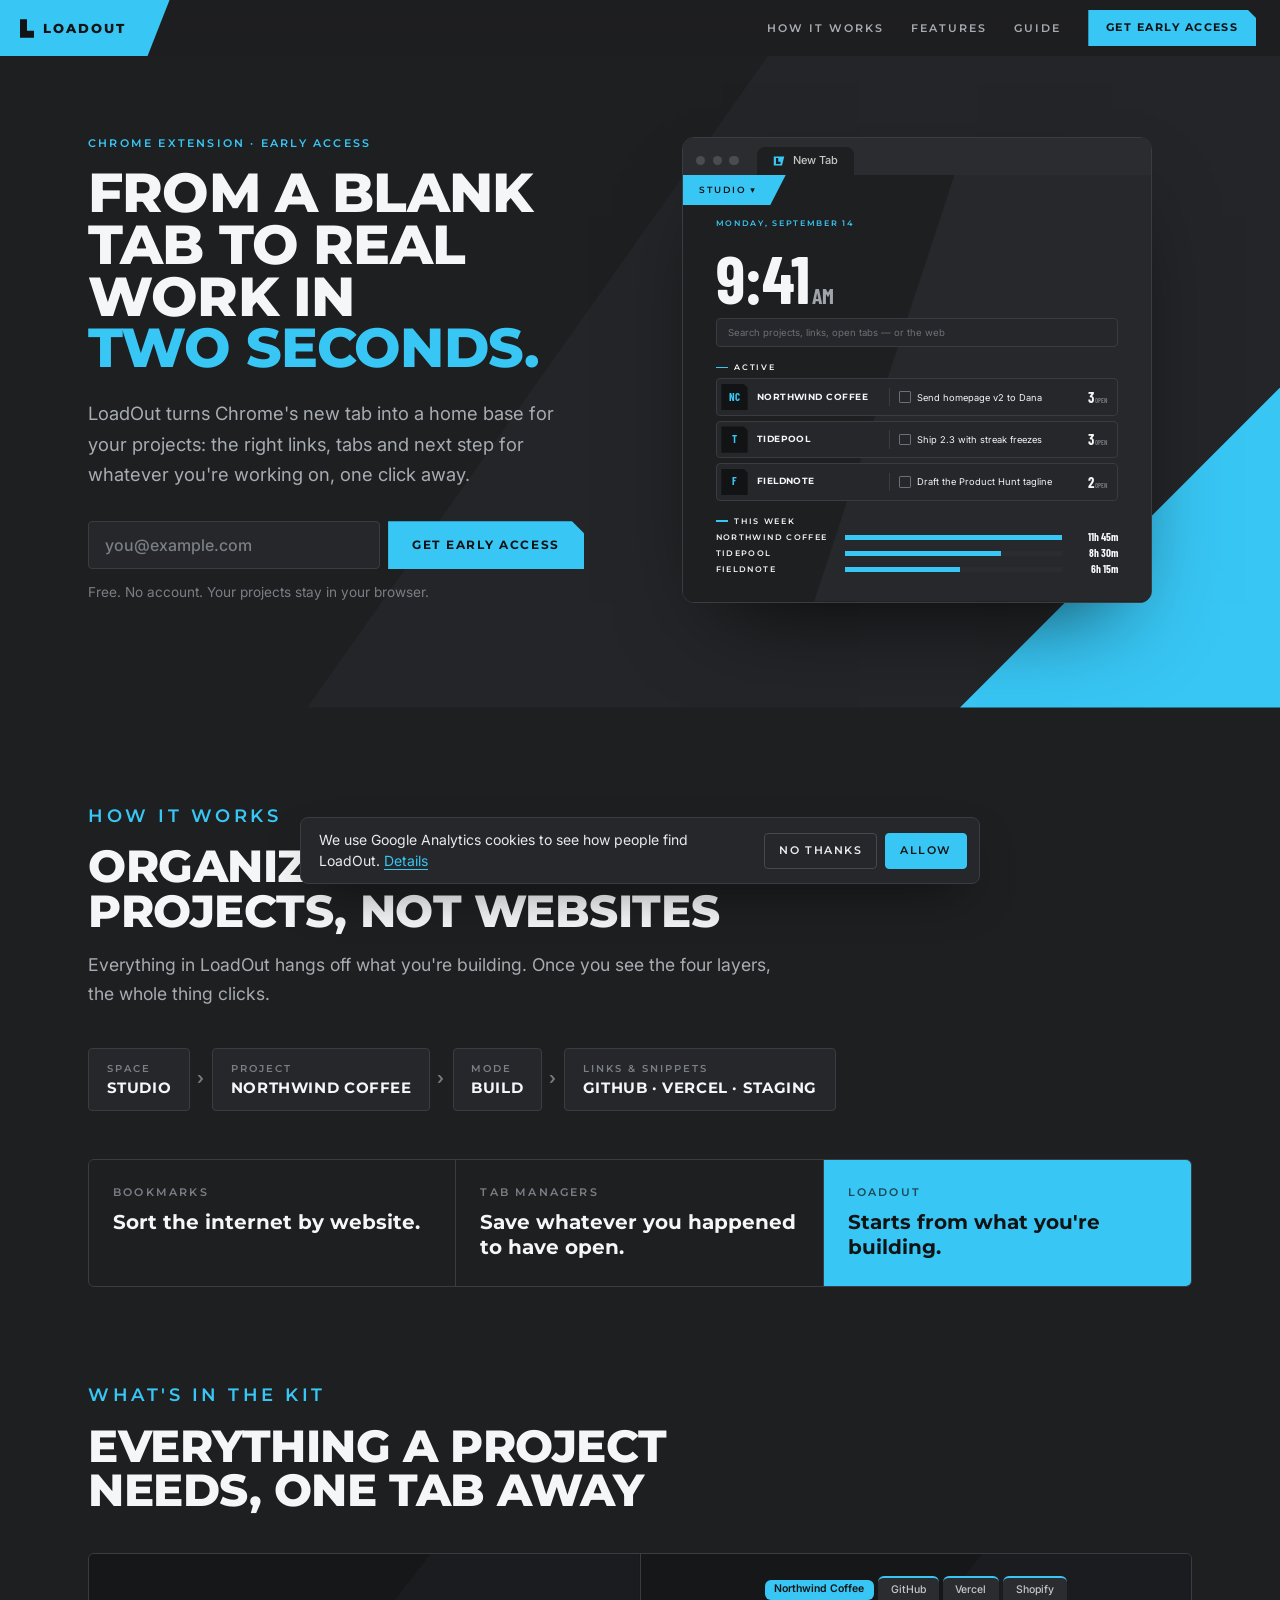
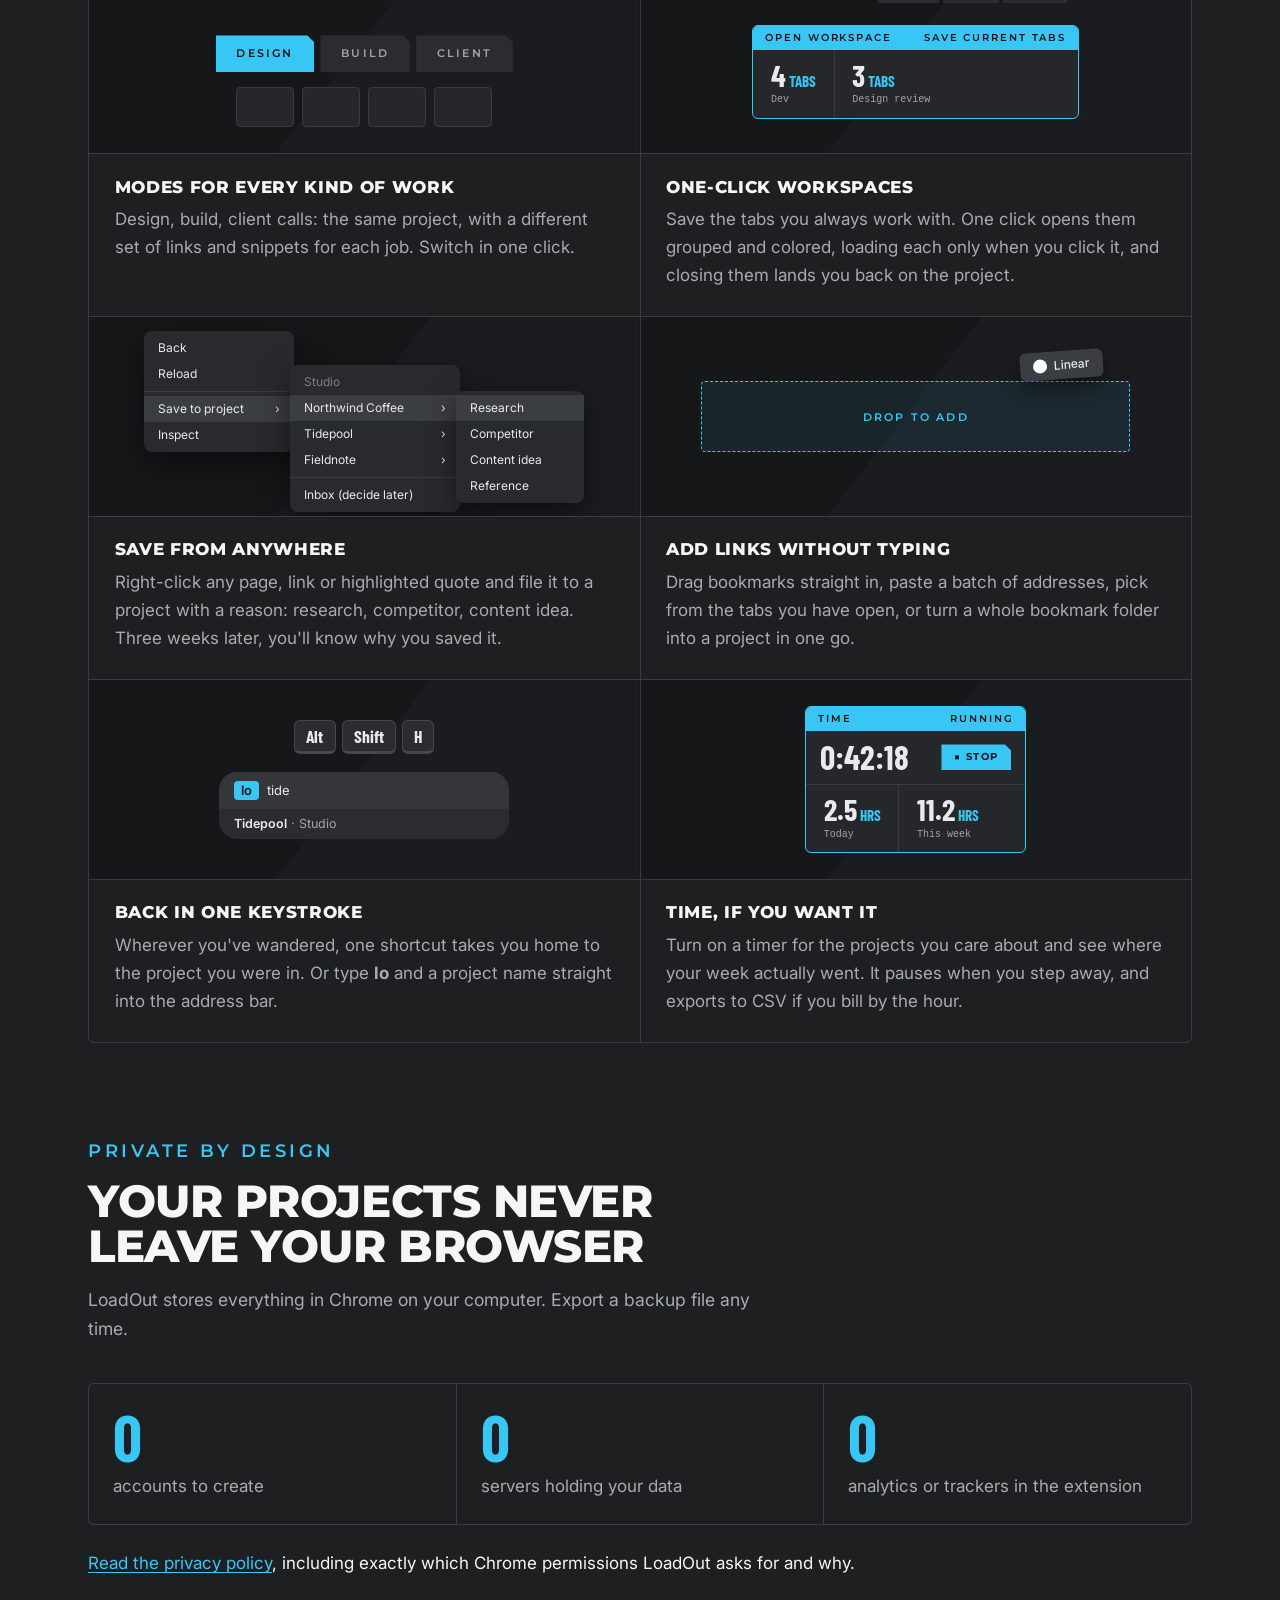
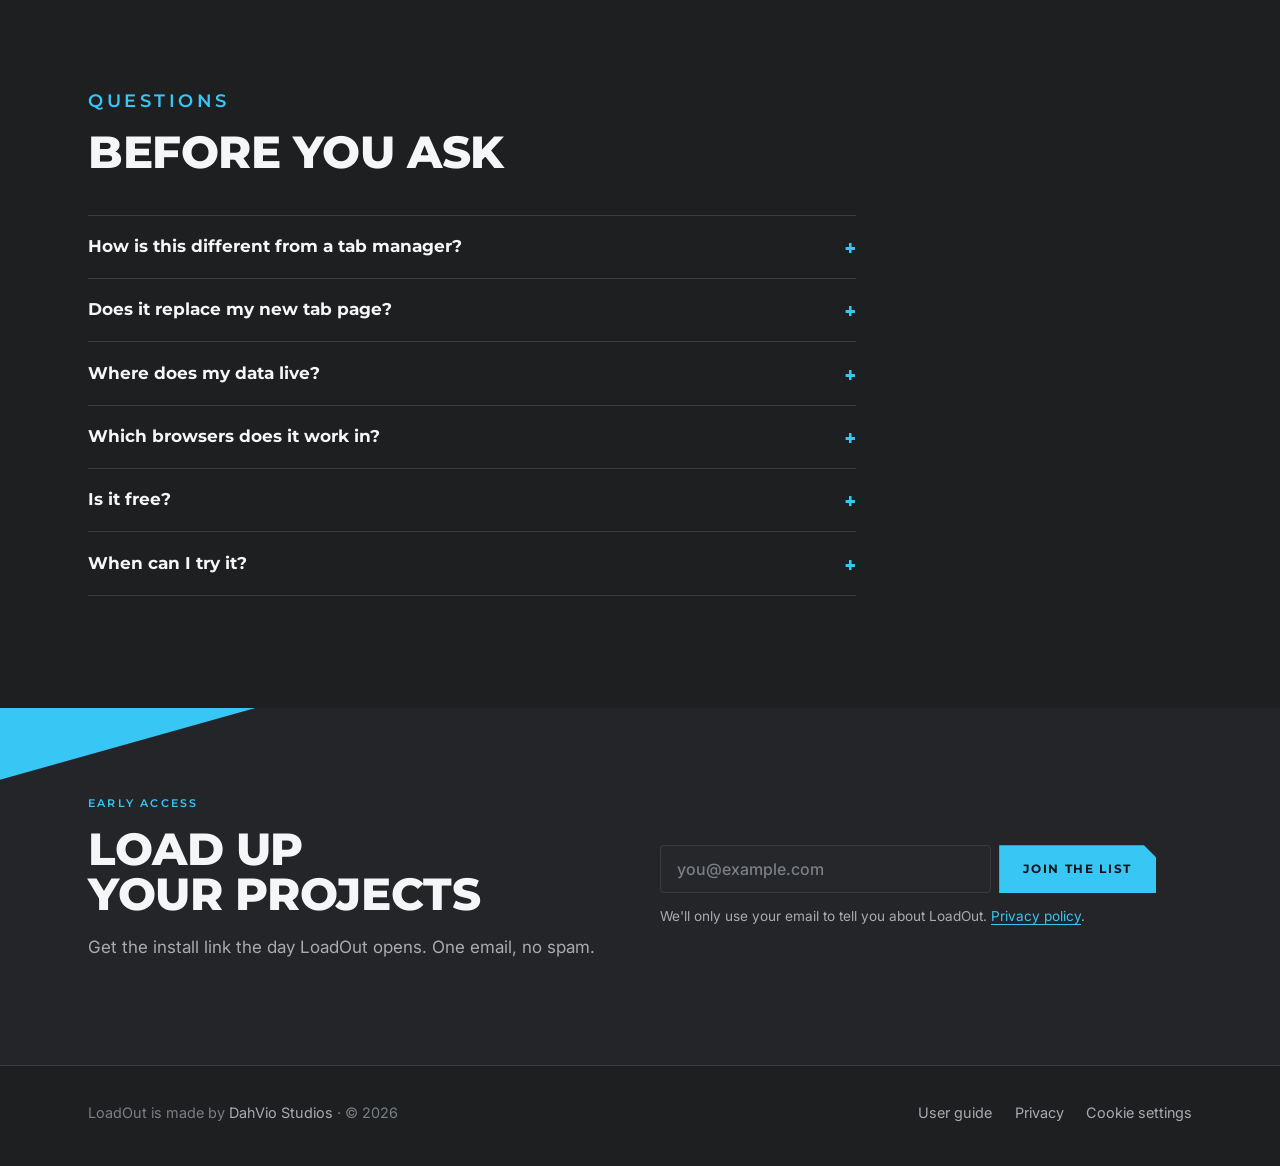
==== commit c5deeb67: "Add Google Analytics 4 with Consent Mode and a consent banner - assets/analytics.js: GA4 (G-J943N748" ====
--- a/index.html
+++ b/index.html
@@ -3,6 +3,7 @@
 <head>
   <meta charset="utf-8">
   <meta name="viewport" content="width=device-width, initial-scale=1">
+  <script src="/assets/analytics.js"></script>
   <title>LoadOut: Project Workspaces for Chrome</title>
   <meta name="description" content="LoadOut turns Chrome's new tab into a home base for your projects: the right links, tabs and next step for whatever you're working on, one click away.">
   <link rel="canonical" href="https://loadout.page/">
@@ -278,6 +279,7 @@
       <nav aria-label="Footer">
         <a href="/guide">User guide</a>
         <a href="/privacy">Privacy</a>
+        <button type="button" class="linklike" data-consent-settings>Cookie settings</button>
       </nav>
     </div>
   </footer>
@@ -299,6 +301,7 @@
             throw new Error(data.errors?.map((e) => e.message).join(' ') || "That didn't go through.");
           }
           form.dataset.state = 'done';
+          window.loadoutTrack?.('generate_lead', { form_location: form.querySelector('[name="source"]').value });
           form.reset();
           status.textContent = "You're on the list. We'll email you when LoadOut is ready.";
         } catch (error) {
--- a/assets/site.css
+++ b/assets/site.css
@@ -264,12 +264,15 @@
 .join p { color: var(--muted); }
 @media (max-width: 820px) { .join .wrap { grid-template-columns: 1fr; } }
 
+/* A button that reads as a link (e.g. "Cookie settings") */
+.linklike { padding: 0; border: 0; background: none; color: var(--accent); font: inherit; text-decoration: underline; text-underline-offset: 3px; cursor: pointer; }
+
 /* Footer */
 .footer { padding: 2.2rem 0 2.6rem; border-top: 1px solid var(--line); color: var(--faint); font-size: 0.9rem; }
 .footer .wrap { display: flex; flex-wrap: wrap; justify-content: space-between; gap: 1rem; }
 .footer nav { display: flex; gap: 1.4rem; }
-.footer a { color: var(--muted); text-decoration: none; }
-.footer a:hover { color: var(--fg); }
+.footer a, .footer .linklike { color: var(--muted); text-decoration: none; }
+.footer a:hover, .footer .linklike:hover { color: var(--fg); }
 
 /* ── Document pages (privacy, 404) ───────── */
 .doc { max-width: 46rem; margin: 0 auto; padding: 4rem 1.5rem 6rem; }
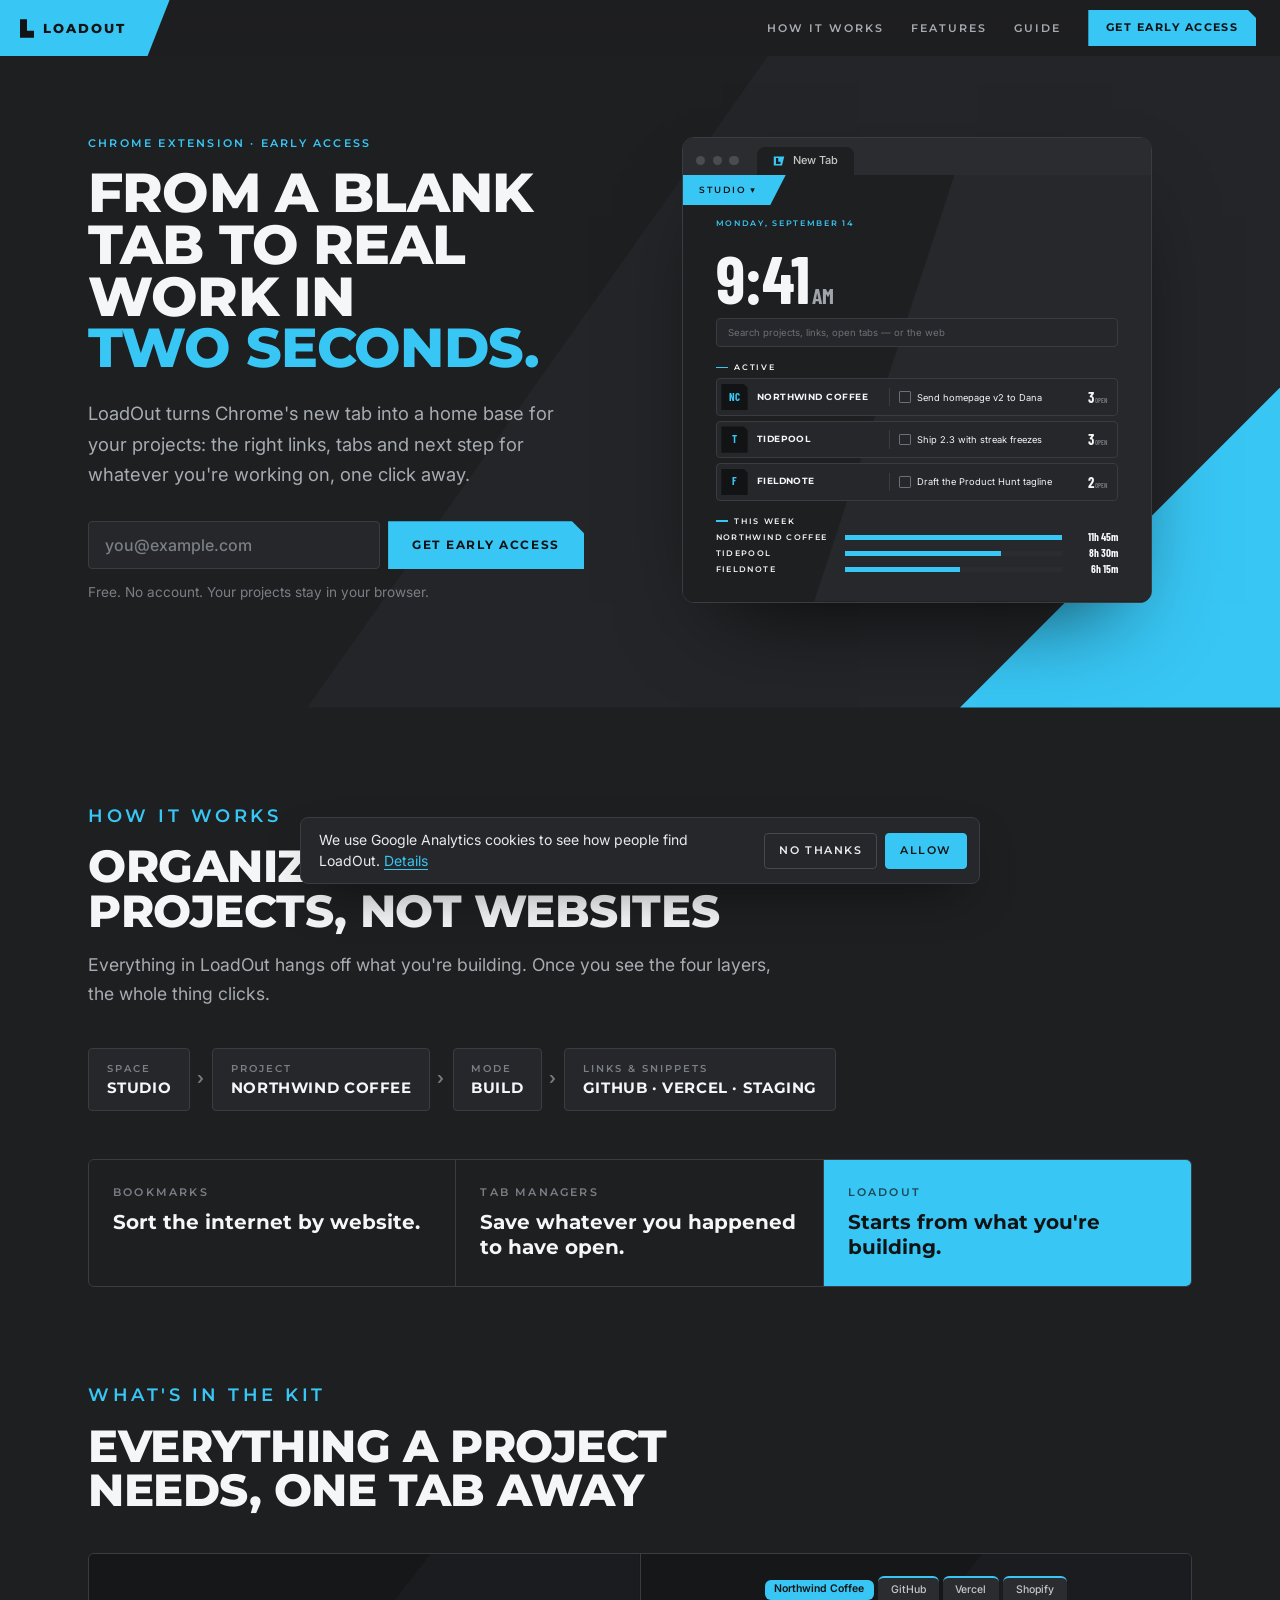
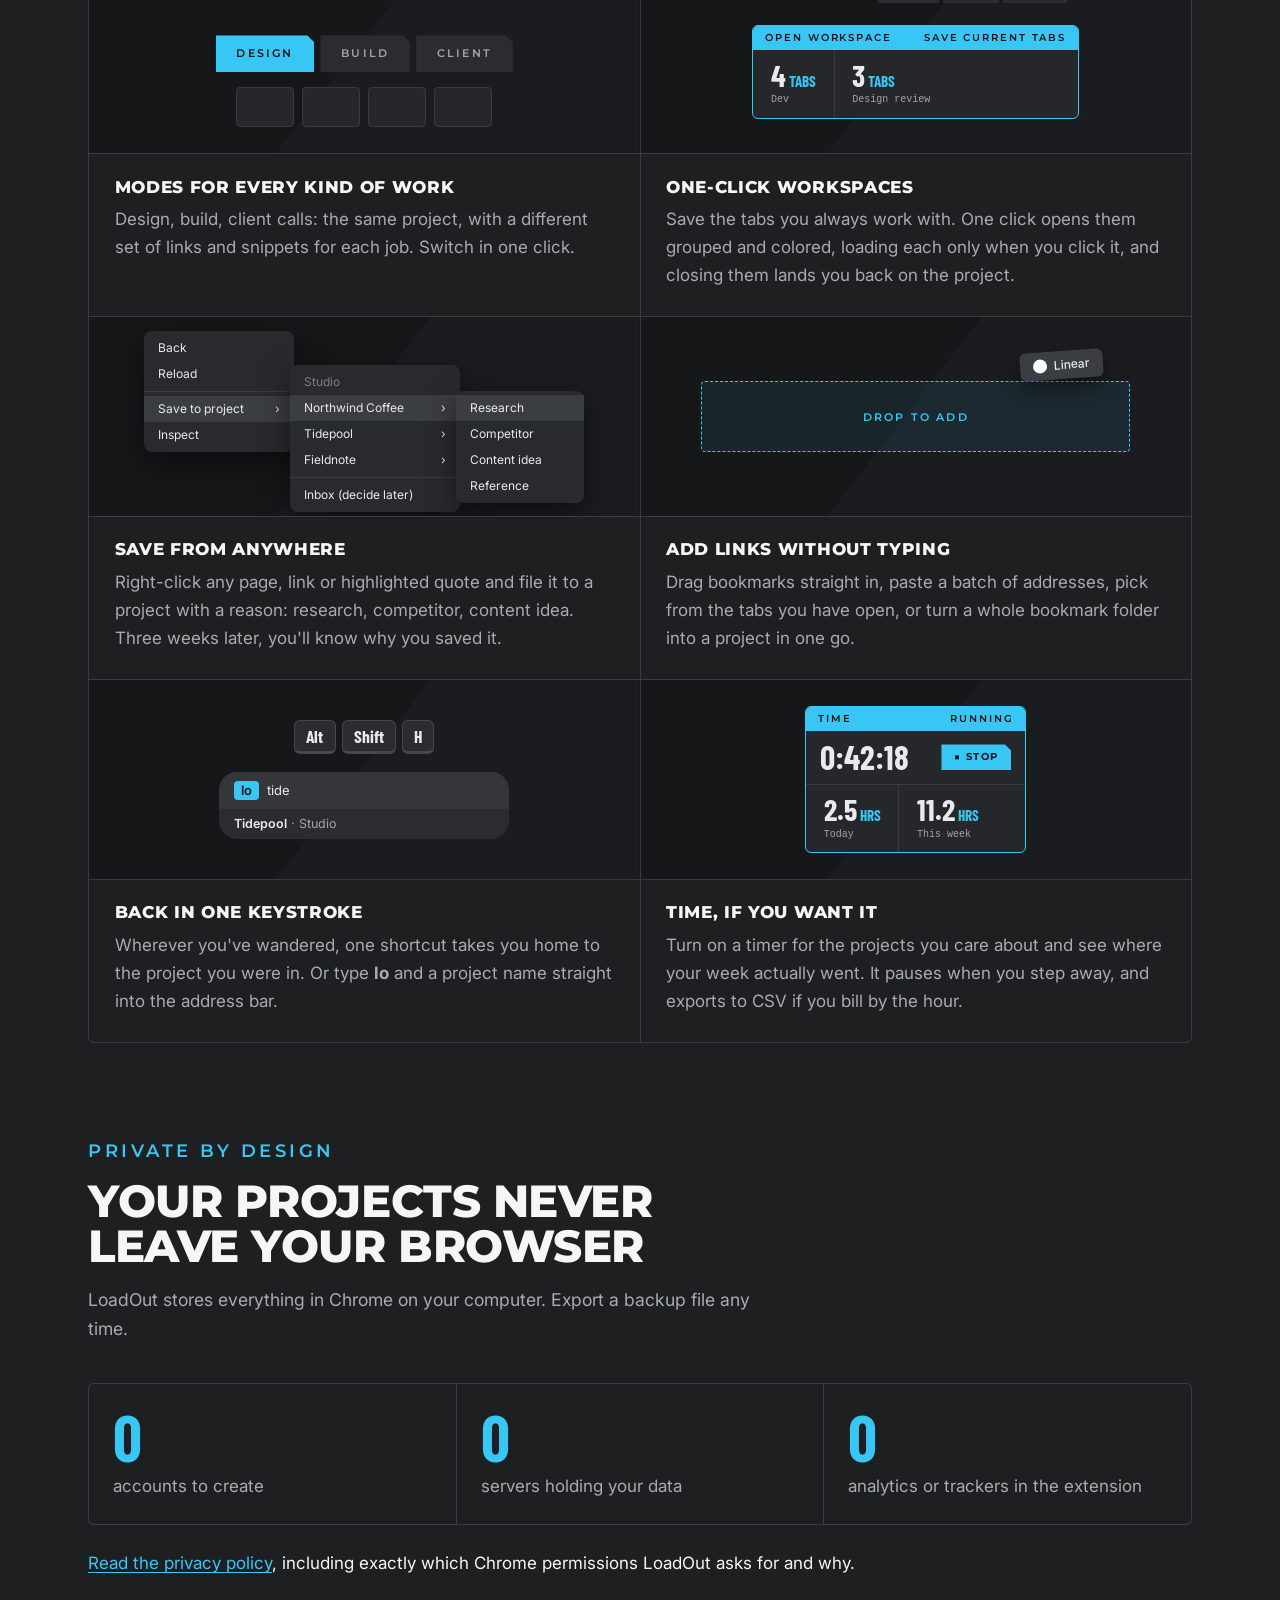
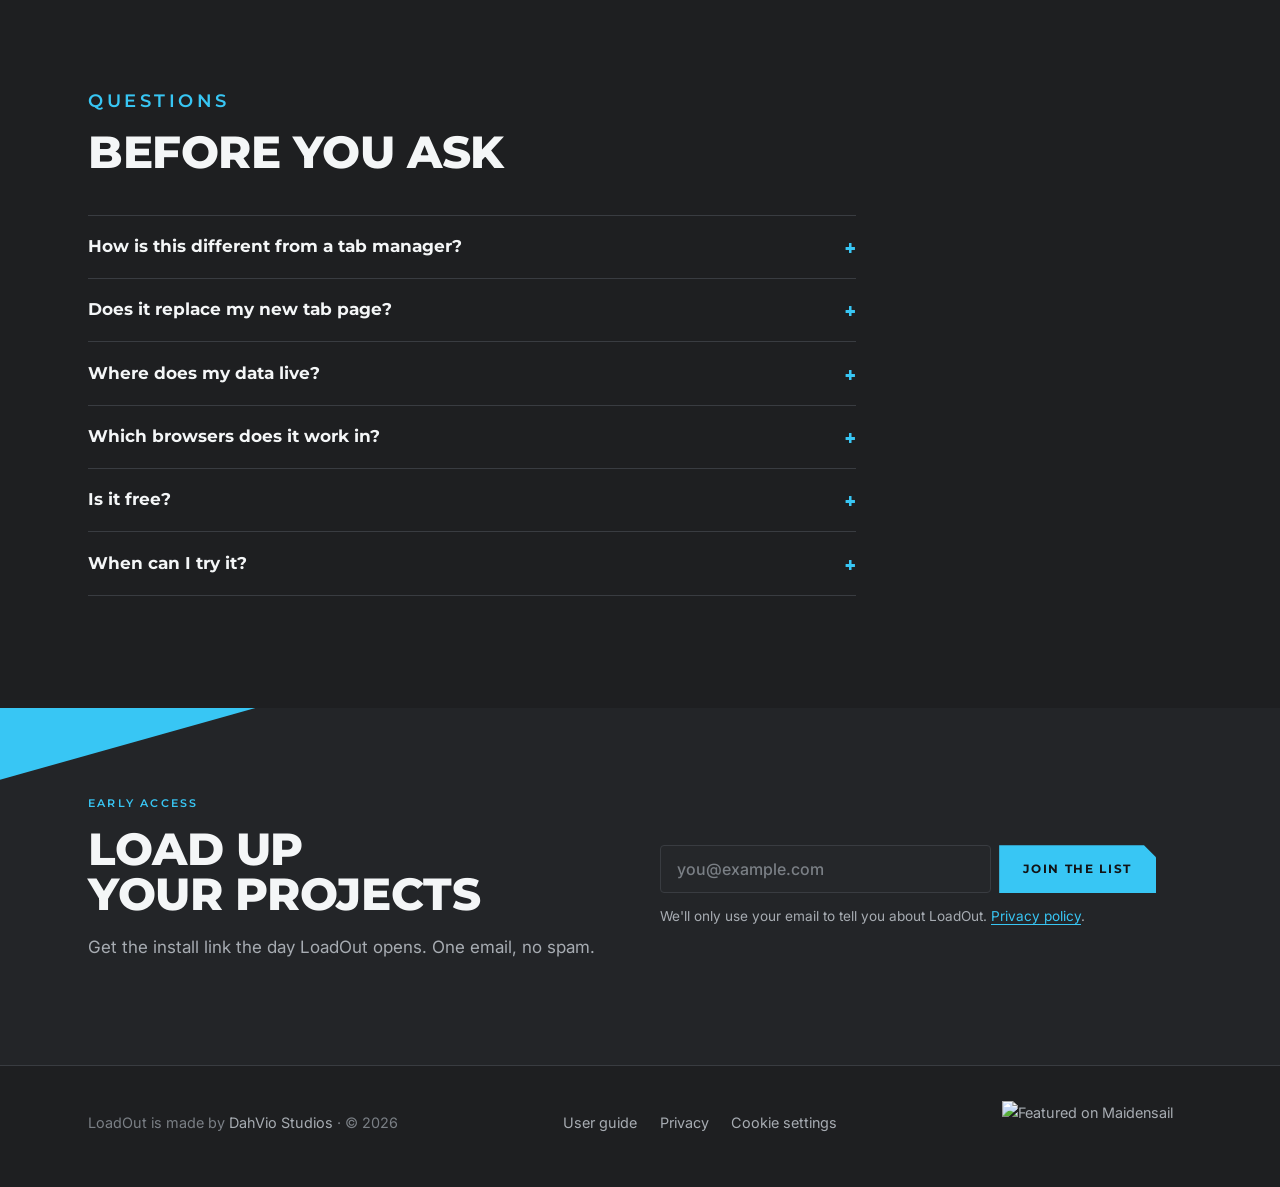
==== commit 829530f5: "Add Maidensail featured badge to the footer - Badge link and image in the landing page footer (fixed" ====
--- a/index.html
+++ b/index.html
@@ -281,6 +281,7 @@
         <a href="/privacy">Privacy</a>
         <button type="button" class="linklike" data-consent-settings>Cookie settings</button>
       </nav>
+      <a class="badge" href="https://maidensail.com/startup/loadout" rel="dofollow"><img src="https://maidensail.com/badge/loadout.svg?theme=dark" alt="Featured on Maidensail" width="190" height="44" loading="lazy"></a>
     </div>
   </footer>
 
--- a/assets/site.css
+++ b/assets/site.css
@@ -269,7 +269,9 @@
 
 /* Footer */
 .footer { padding: 2.2rem 0 2.6rem; border-top: 1px solid var(--line); color: var(--faint); font-size: 0.9rem; }
-.footer .wrap { display: flex; flex-wrap: wrap; justify-content: space-between; gap: 1rem; }
+.footer .wrap { display: flex; flex-wrap: wrap; align-items: center; justify-content: space-between; gap: 1rem; }
+.footer .badge { display: flex; flex: none; }
+.footer .badge img { max-width: none; }
 .footer nav { display: flex; gap: 1.4rem; }
 .footer a, .footer .linklike { color: var(--muted); text-decoration: none; }
 .footer a:hover, .footer .linklike:hover { color: var(--fg); }
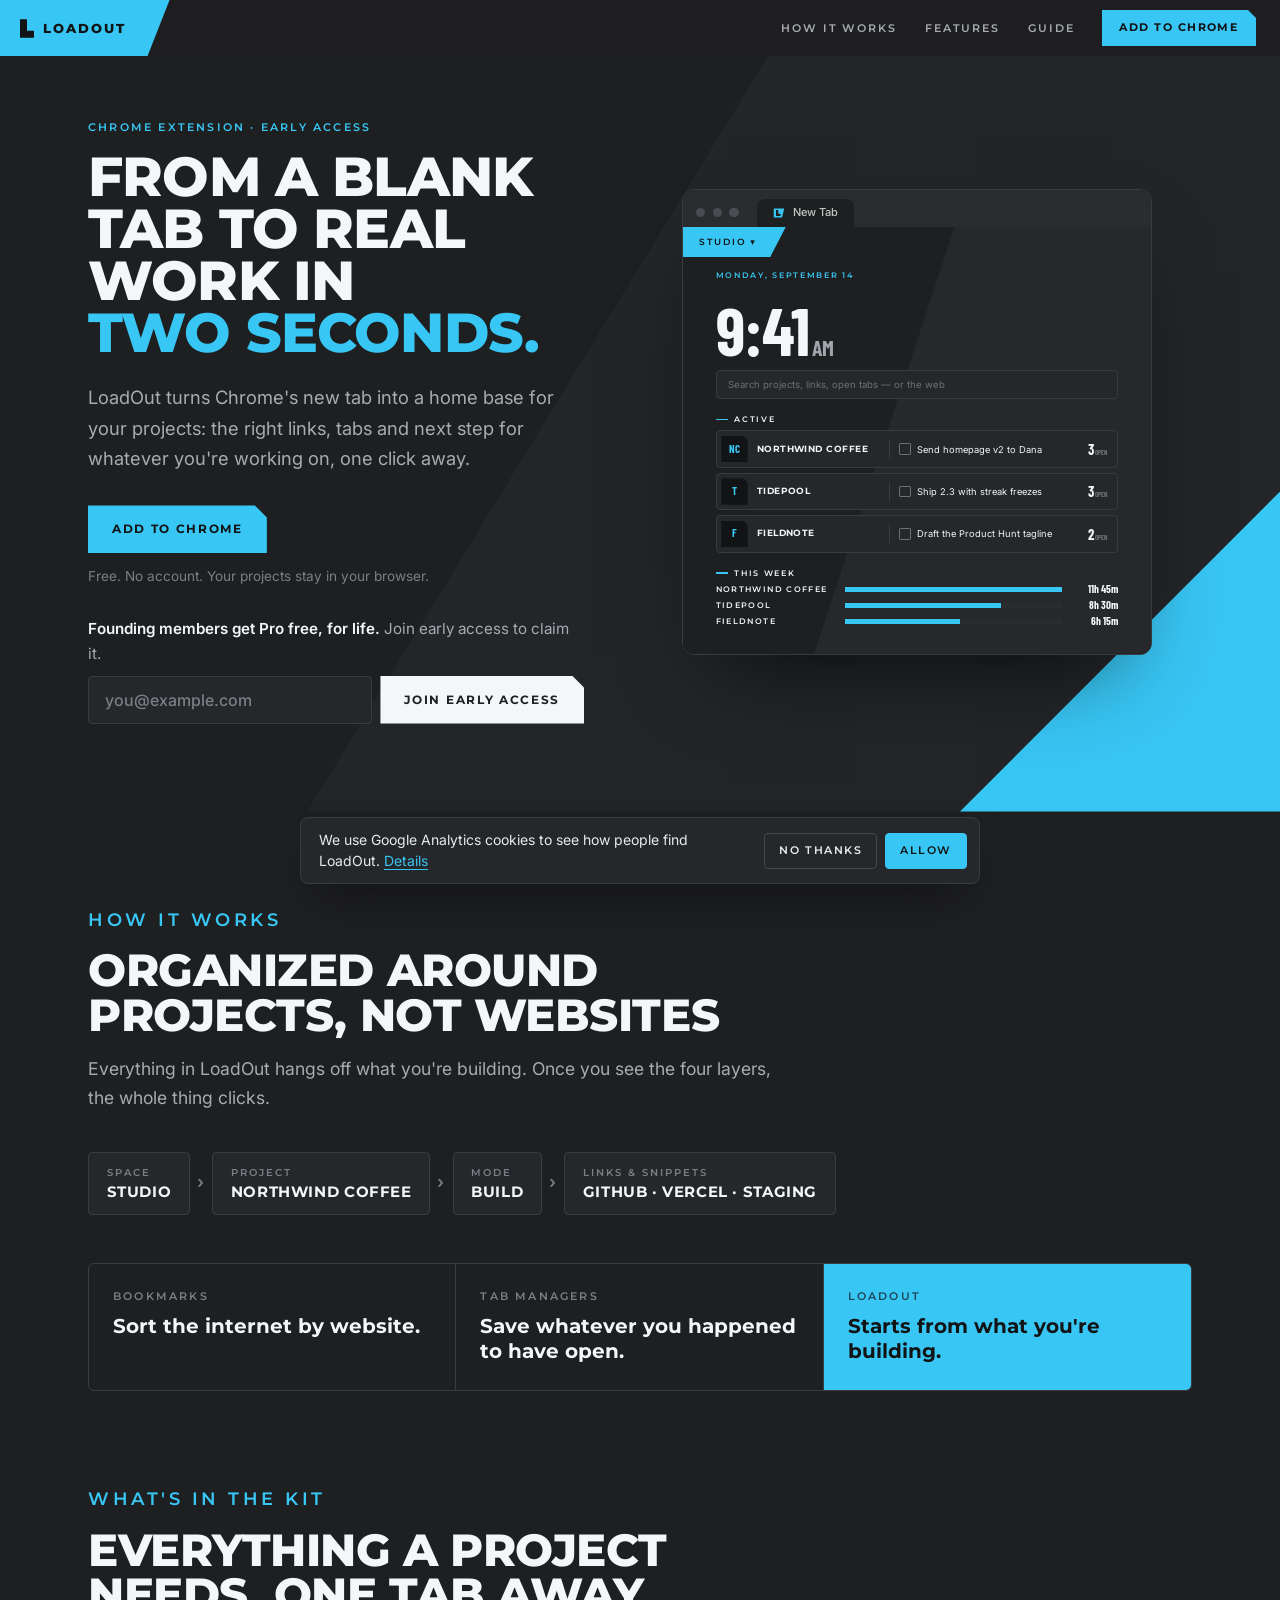
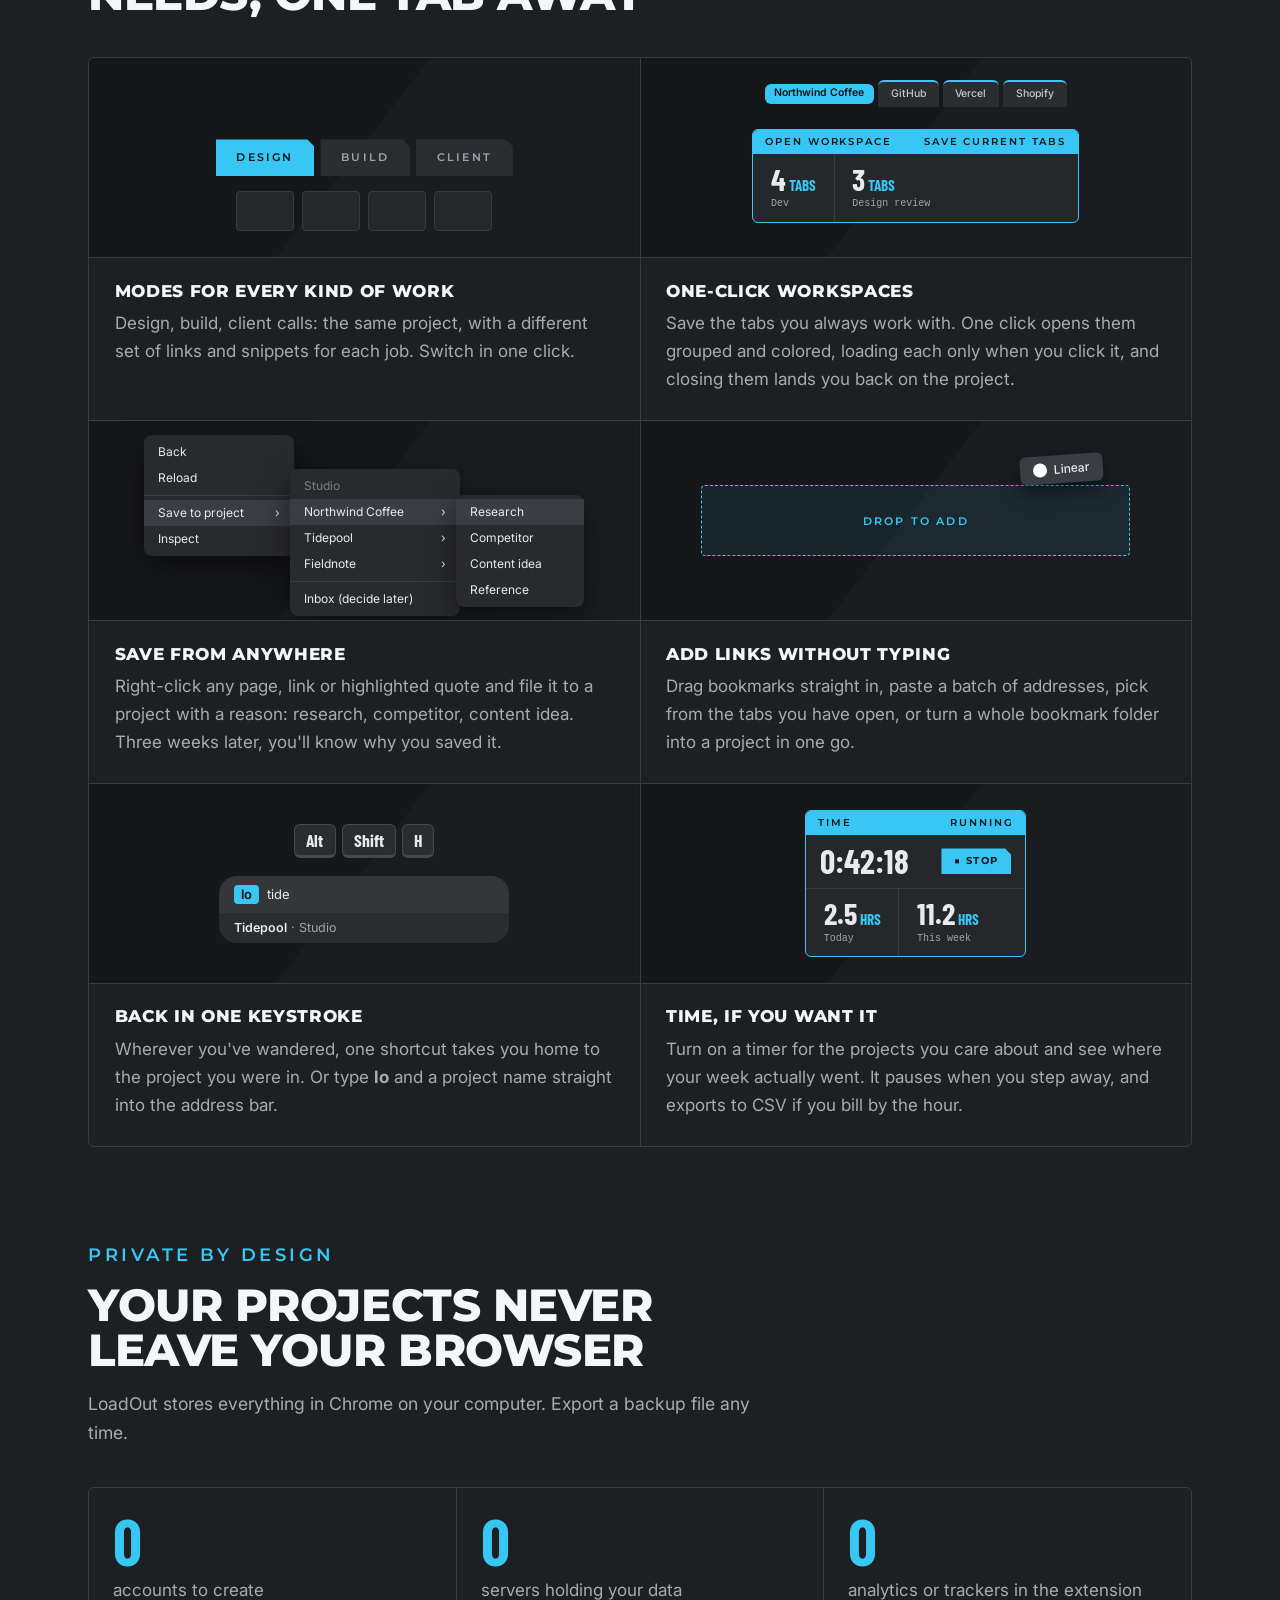
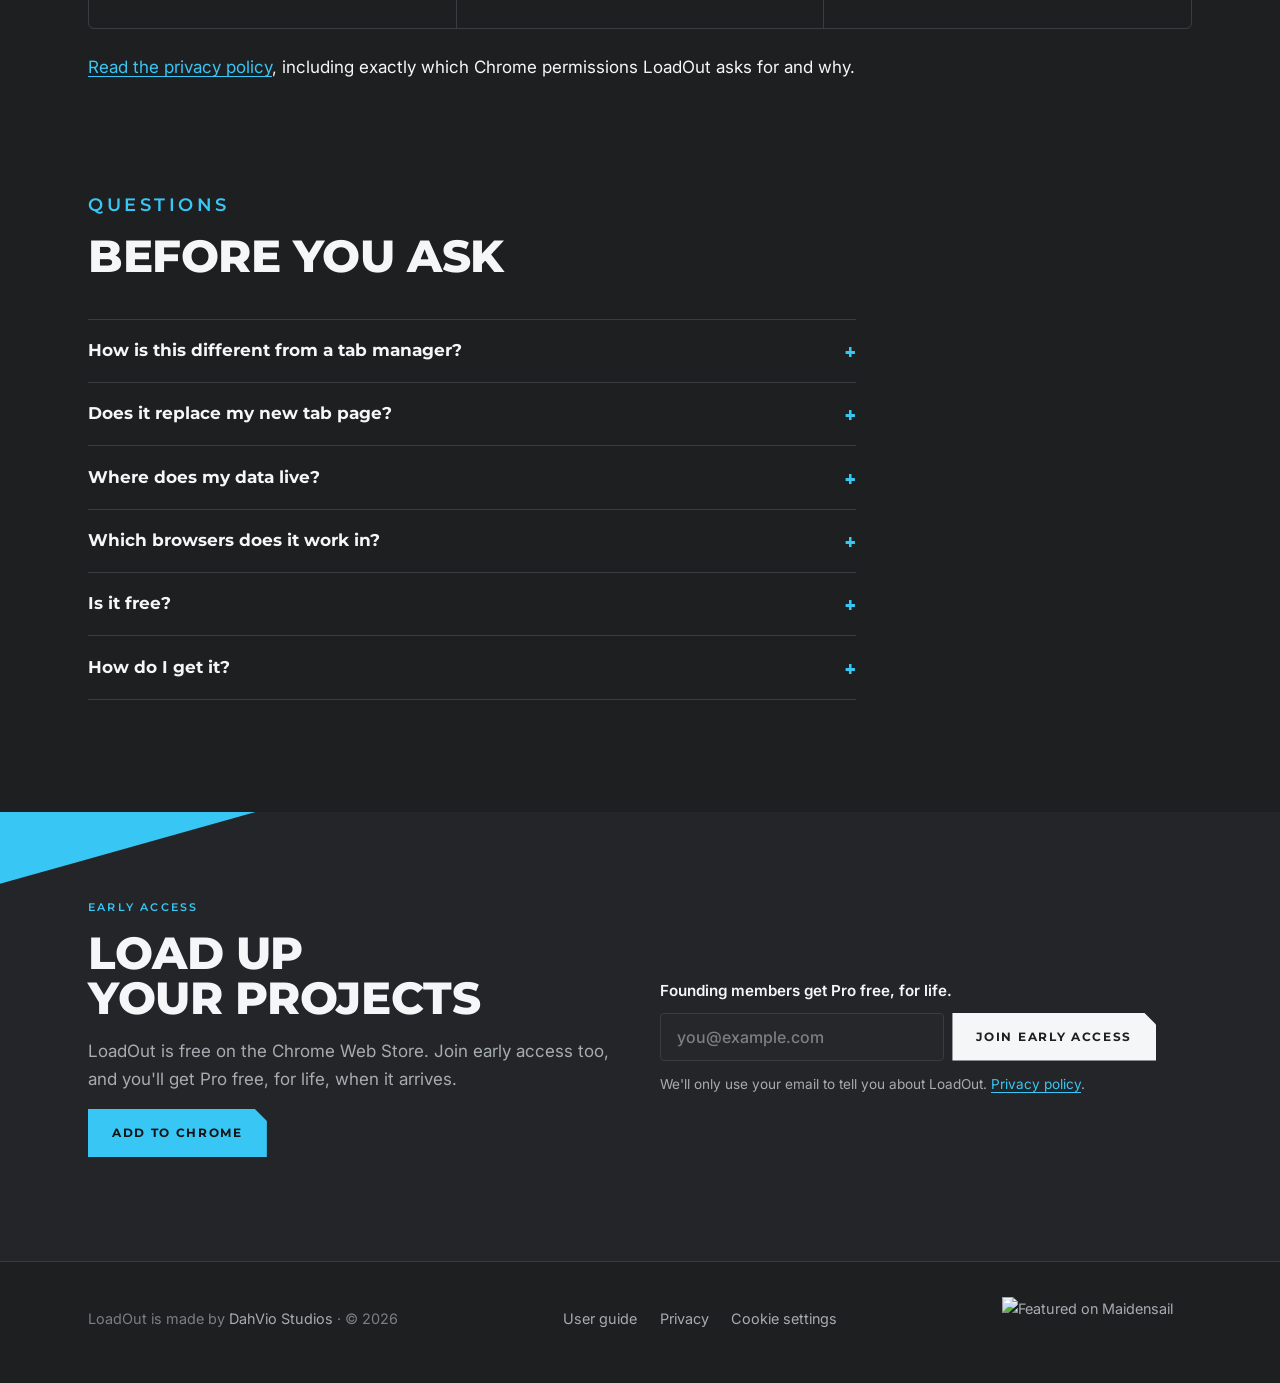
==== commit 363fc6e6: "Add Chrome Web Store install links alongside early-access signup - Add to Chrome buttons in the head" ====
--- a/index.html
+++ b/index.html
@@ -15,7 +15,7 @@
   <meta property="og:url" content="https://loadout.page/">
   <meta property="og:site_name" content="LoadOut">
   <meta property="og:title" content="LoadOut: Project Workspaces for Chrome">
-  <meta property="og:description" content="From a blank tab to real work in two seconds. Early access is open.">
+  <meta property="og:description" content="From a blank tab to real work in two seconds. Free on the Chrome Web Store.">
   <meta property="og:image" content="https://loadout.page/assets/og.png">
   <meta property="og:image:width" content="1200">
   <meta property="og:image:height" content="630">
@@ -37,7 +37,7 @@
       <a href="#how">How it works</a>
       <a href="#features">Features</a>
       <a href="/guide">Guide</a>
-      <a class="btn btn-small" href="#join">Get early access</a>
+      <a class="btn btn-small" href="https://chromewebstore.google.com/detail/loadout-project-workspace/hlkflndgfegfdgbnhiboeagmdhbgpboj" data-install="nav">Add to Chrome</a>
     </nav>
   </header>
 
@@ -48,15 +48,19 @@
           <p class="label eyebrow">Chrome extension · Early access</p>
           <h1>From a blank tab to real work in <em>two seconds.</em></h1>
           <p class="lede">LoadOut turns Chrome's new tab into a home base for your projects: the right links, tabs and next step for whatever you're working on, one click away.</p>
+          <div class="cta">
+            <a class="btn" href="https://chromewebstore.google.com/detail/loadout-project-workspace/hlkflndgfegfdgbnhiboeagmdhbgpboj" data-install="hero">Add to Chrome</a>
+            <span class="cta-note">Free. No account. Your projects stay in your browser.</span>
+          </div>
           <form class="waitlist" action="https://formspree.io/f/xdeorwvl" method="POST" data-waitlist>
+            <p class="founding"><strong>Founding members get Pro free, for life.</strong> Join early access to claim it.</p>
             <div class="waitlist-row">
               <label class="sr-only" for="email-hero">Email address</label>
               <input id="email-hero" type="email" name="email" required autocomplete="email" placeholder="you@example.com">
-              <button class="btn" type="submit">Get early access</button>
+              <button class="btn btn-secondary" type="submit">Join early access</button>
             </div>
             <input type="hidden" name="source" value="hero">
             <input class="hp" type="text" name="_gotcha" tabindex="-1" autocomplete="off" aria-hidden="true">
-            <p class="form-fine">Free. No account. Your projects stay in your browser.</p>
             <p class="form-status" role="status" aria-live="polite"></p>
           </form>
         </div>
@@ -241,11 +245,11 @@
           </details>
           <details>
             <summary>Is it free?</summary>
-            <p>LoadOut will have a free plan. Everyone who joins early access gets Pro free, for life, as a thank-you for helping shape it.</p>
-          </details>
-          <details>
-            <summary>When can I try it?</summary>
-            <p>Early access opens soon. Join the list and you'll get one email with the install link the day it's ready.</p>
+            <p>Yes. Everything in LoadOut is free today. A paid Pro plan will come later, alongside the free plan, and everyone who joins early access gets Pro free, for life, as a thank-you for helping shape it.</p>
+          </details>
+          <details>
+            <summary>How do I get it?</summary>
+            <p>Install it free from the <a href="https://chromewebstore.google.com/detail/loadout-project-workspace/hlkflndgfegfdgbnhiboeagmdhbgpboj" data-install="faq">Chrome Web Store</a>. To lock in founding-member Pro, also join early access with your email below.</p>
           </details>
         </div>
       </div>
@@ -256,13 +260,15 @@
         <div>
           <p class="label" style="color: var(--accent)">Early access</p>
           <h2>Load up your projects</h2>
-          <p>Get the install link the day LoadOut opens. One email, no spam.</p>
+          <p>LoadOut is free on the Chrome Web Store. Join early access too, and you'll get Pro free, for life, when it arrives.</p>
+          <p><a class="btn" href="https://chromewebstore.google.com/detail/loadout-project-workspace/hlkflndgfegfdgbnhiboeagmdhbgpboj" data-install="join">Add to Chrome</a></p>
         </div>
         <form class="waitlist" action="https://formspree.io/f/xdeorwvl" method="POST" data-waitlist>
+          <p class="founding"><strong>Founding members get Pro free, for life.</strong></p>
           <div class="waitlist-row">
             <label class="sr-only" for="email-join">Email address</label>
             <input id="email-join" type="email" name="email" required autocomplete="email" placeholder="you@example.com">
-            <button class="btn" type="submit">Join the list</button>
+            <button class="btn btn-secondary" type="submit">Join early access</button>
           </div>
           <input type="hidden" name="source" value="footer">
           <input class="hp" type="text" name="_gotcha" tabindex="-1" autocomplete="off" aria-hidden="true">
@@ -286,6 +292,10 @@
   </footer>
 
   <script>
+    for (const link of document.querySelectorAll('[data-install]')) {
+      link.addEventListener('click', () => window.loadoutTrack?.('install_click', { link_location: link.dataset.install }));
+    }
+
     // Progressive enhancement: without JS the form posts to Formspree normally.
     for (const form of document.querySelectorAll('form[data-waitlist]')) {
       form.addEventListener('submit', async (event) => {
@@ -304,7 +314,7 @@
           form.dataset.state = 'done';
           window.loadoutTrack?.('generate_lead', { form_location: form.querySelector('[name="source"]').value });
           form.reset();
-          status.textContent = "You're on the list. We'll email you when LoadOut is ready.";
+          status.textContent = "You're in. Founding-member Pro is yours, and we'll email you when it arrives.";
         } catch (error) {
           form.dataset.state = 'error';
           status.textContent = `${error.message} Check the address and try again.`;
--- a/assets/site.css
+++ b/assets/site.css
@@ -88,6 +88,12 @@
 .btn:hover { filter: brightness(1.1); }
 .btn:disabled { opacity: 0.6; cursor: progress; }
 .btn-small { height: 36px; padding: 0 1.1rem; font-size: 10.5px; clip-path: polygon(0 0, calc(100% - 8px) 0, 100% 8px, 100% 100%, 0 100%); }
+.btn-secondary { background: var(--fg); color: var(--bg); }
+
+.cta { display: flex; flex-wrap: wrap; align-items: center; gap: 0.75rem 1.1rem; margin: 0 0 1.75rem; }
+.cta-note { font-size: 0.85rem; color: var(--faint); }
+.founding { margin: 0 0 0.6rem; font-size: 0.95rem; color: var(--muted); }
+.founding strong { color: var(--fg); font-weight: 600; }
 
 .waitlist { position: relative; max-width: 31rem; }
 .waitlist-row { display: flex; gap: 0.5rem; }
@@ -114,7 +120,7 @@
   .waitlist-row { flex-direction: column; }
   /* flex: 1 would shrink the field's height once the row stacks. */
   .waitlist input[type="email"] { flex: none; width: 100%; }
-  .waitlist .btn { width: 100%; }
+  .waitlist .btn, .cta .btn { width: 100%; }
 }
 
 /* ── Hero ────────────────────────────────── */
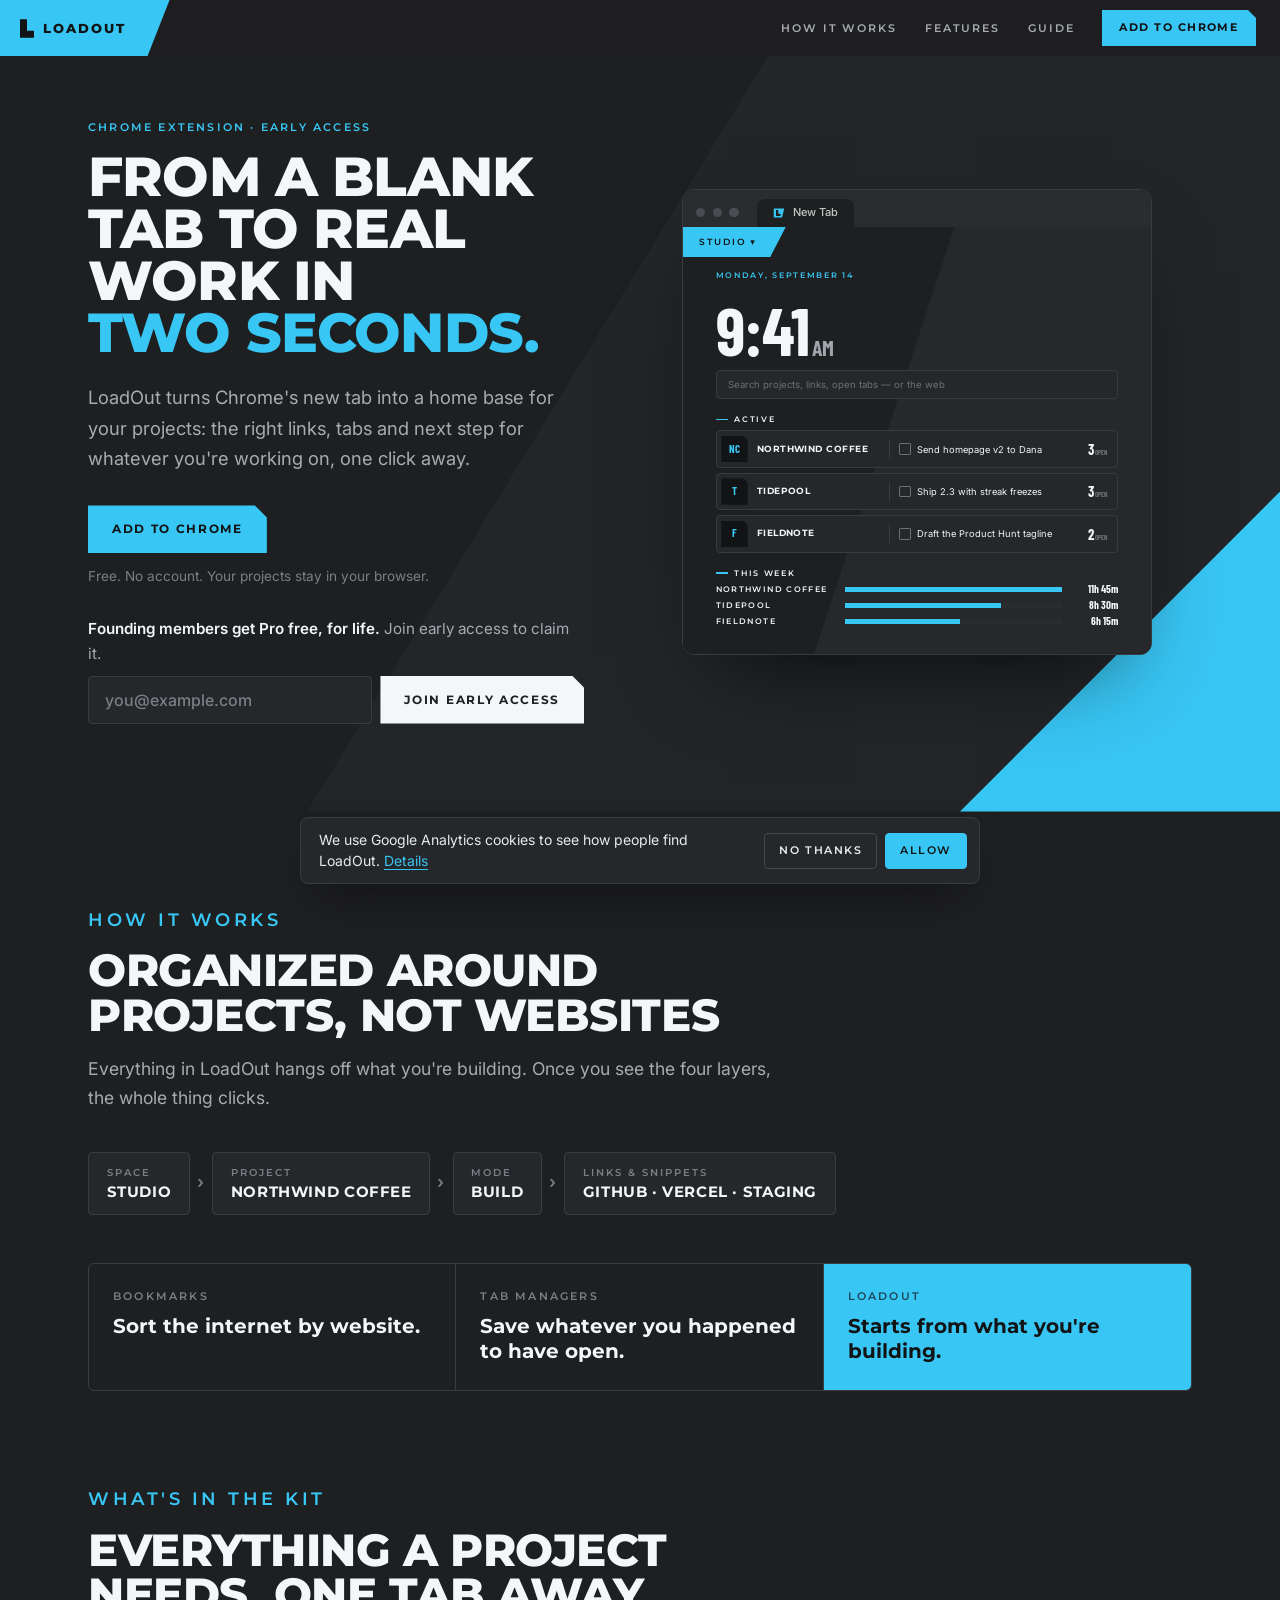
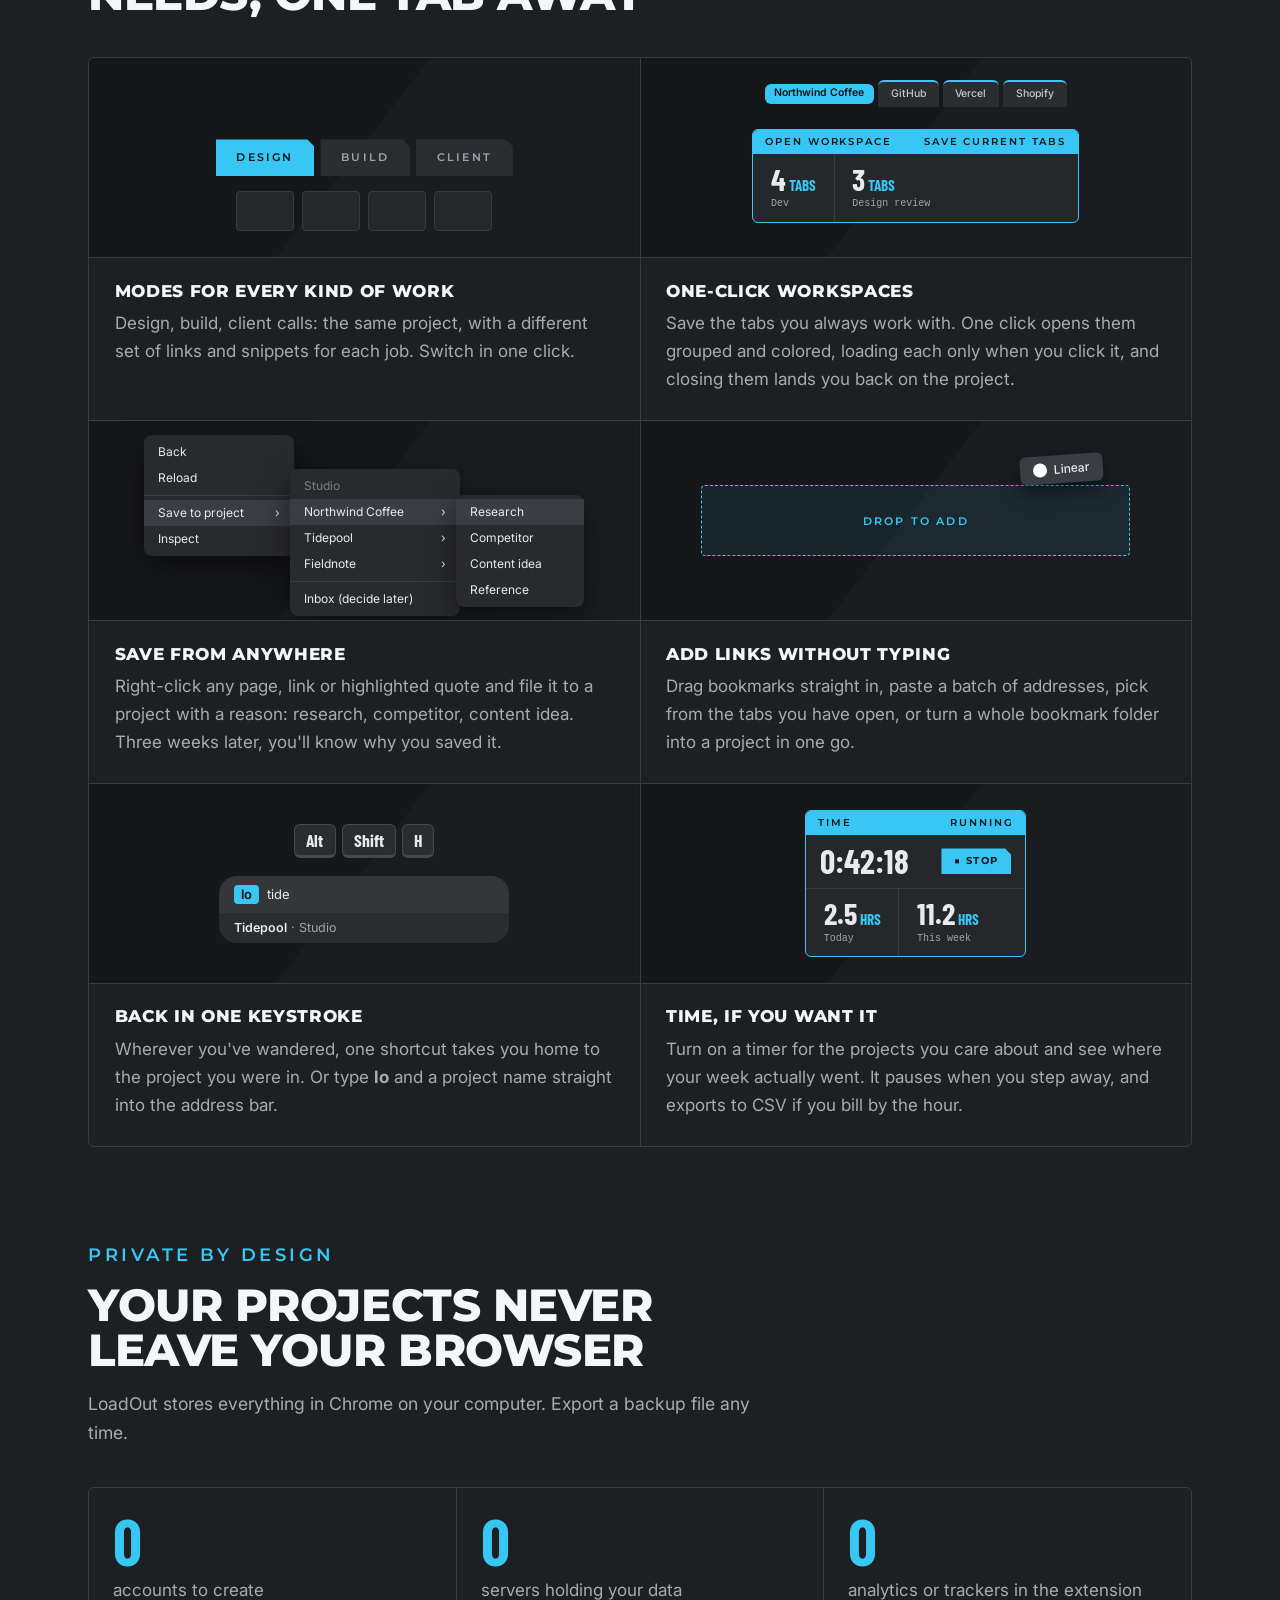
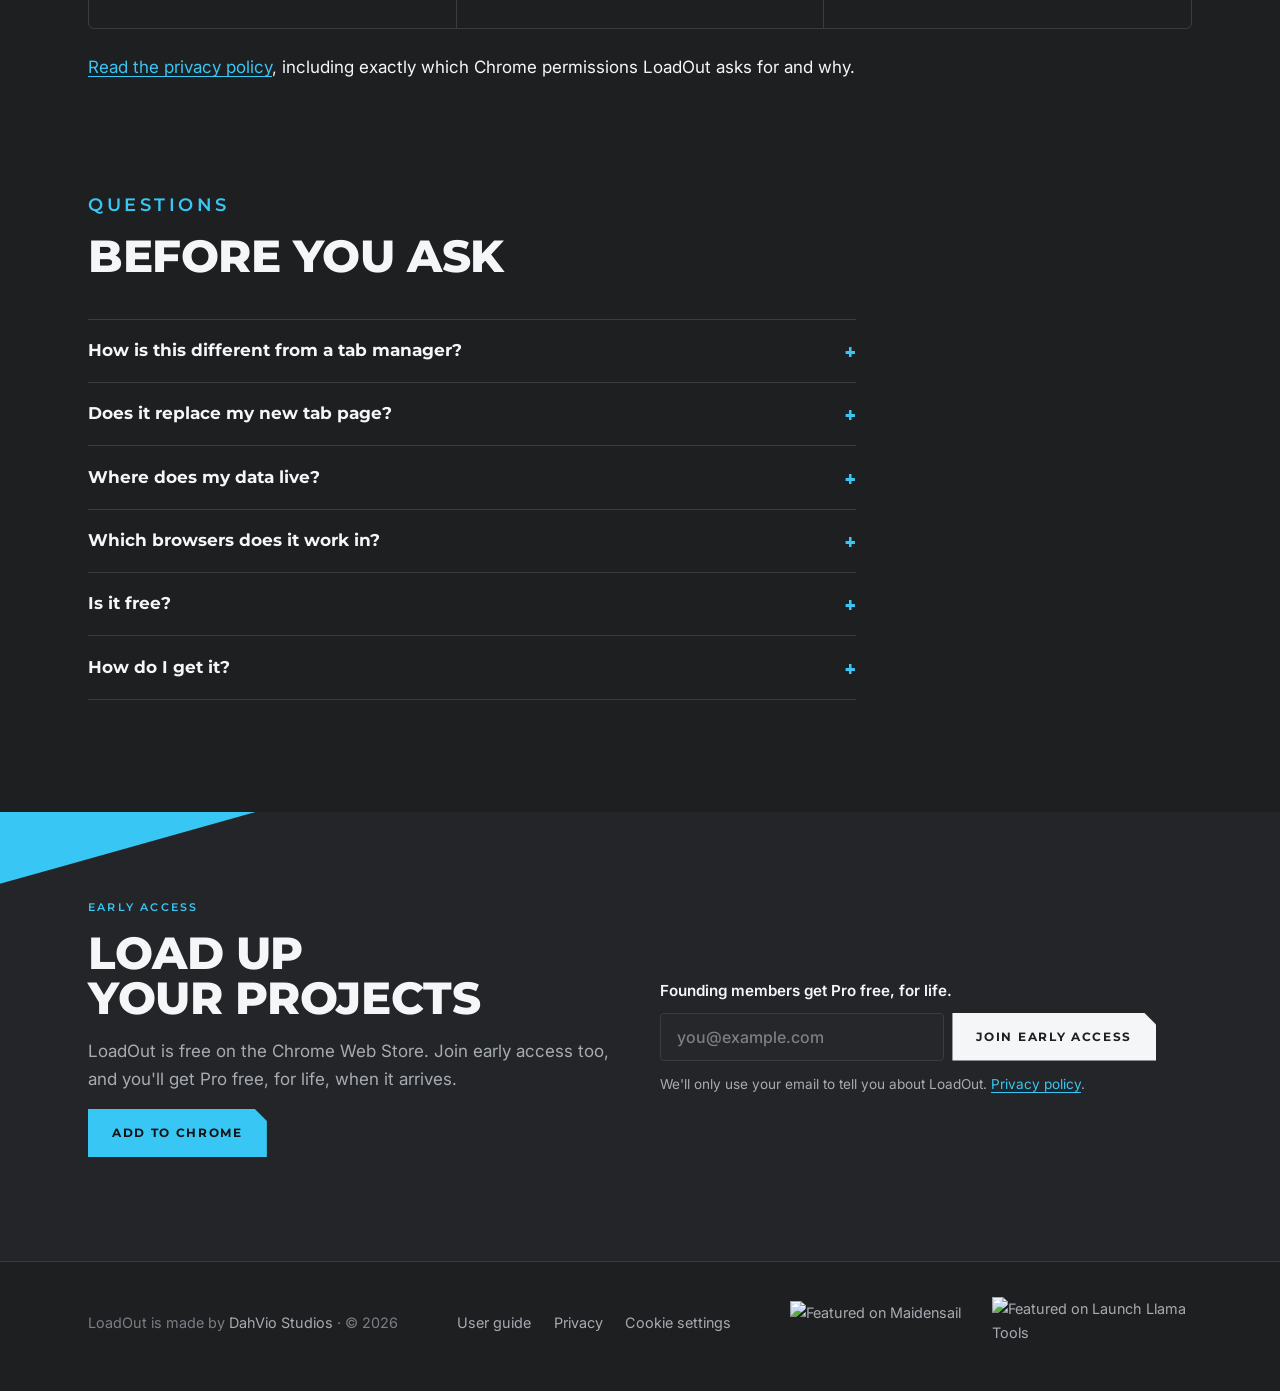
==== commit 69671851: "Added LaunchLlama badge" ====
--- a/index.html
+++ b/index.html
@@ -287,7 +287,10 @@
         <a href="/privacy">Privacy</a>
         <button type="button" class="linklike" data-consent-settings>Cookie settings</button>
       </nav>
-      <a class="badge" href="https://maidensail.com/startup/loadout" rel="dofollow"><img src="https://maidensail.com/badge/loadout.svg?theme=dark" alt="Featured on Maidensail" width="190" height="44" loading="lazy"></a>
+      <div class="badges">
+        <a class="badge" href="https://maidensail.com/startup/loadout" rel="dofollow"><img src="https://maidensail.com/badge/loadout.svg?theme=dark" alt="Featured on Maidensail" width="190" height="44" loading="lazy"></a>
+        <a class="badge" href="https://tools.launchllama.co?utm_source=badge&amp;utm_medium=referral" target="_blank" rel="noopener noreferrer"><img src="https://tools.launchllama.co/featured-badge.png?v=2" alt="Featured on Launch Llama Tools" width="200" height="52" loading="lazy"></a>
+      </div>
     </div>
   </footer>
 
--- a/assets/site.css
+++ b/assets/site.css
@@ -276,6 +276,7 @@
 /* Footer */
 .footer { padding: 2.2rem 0 2.6rem; border-top: 1px solid var(--line); color: var(--faint); font-size: 0.9rem; }
 .footer .wrap { display: flex; flex-wrap: wrap; align-items: center; justify-content: space-between; gap: 1rem; }
+.footer .badges { display: flex; flex-wrap: wrap; align-items: center; gap: 0.75rem; }
 .footer .badge { display: flex; flex: none; }
 .footer .badge img { max-width: none; }
 .footer nav { display: flex; gap: 1.4rem; }
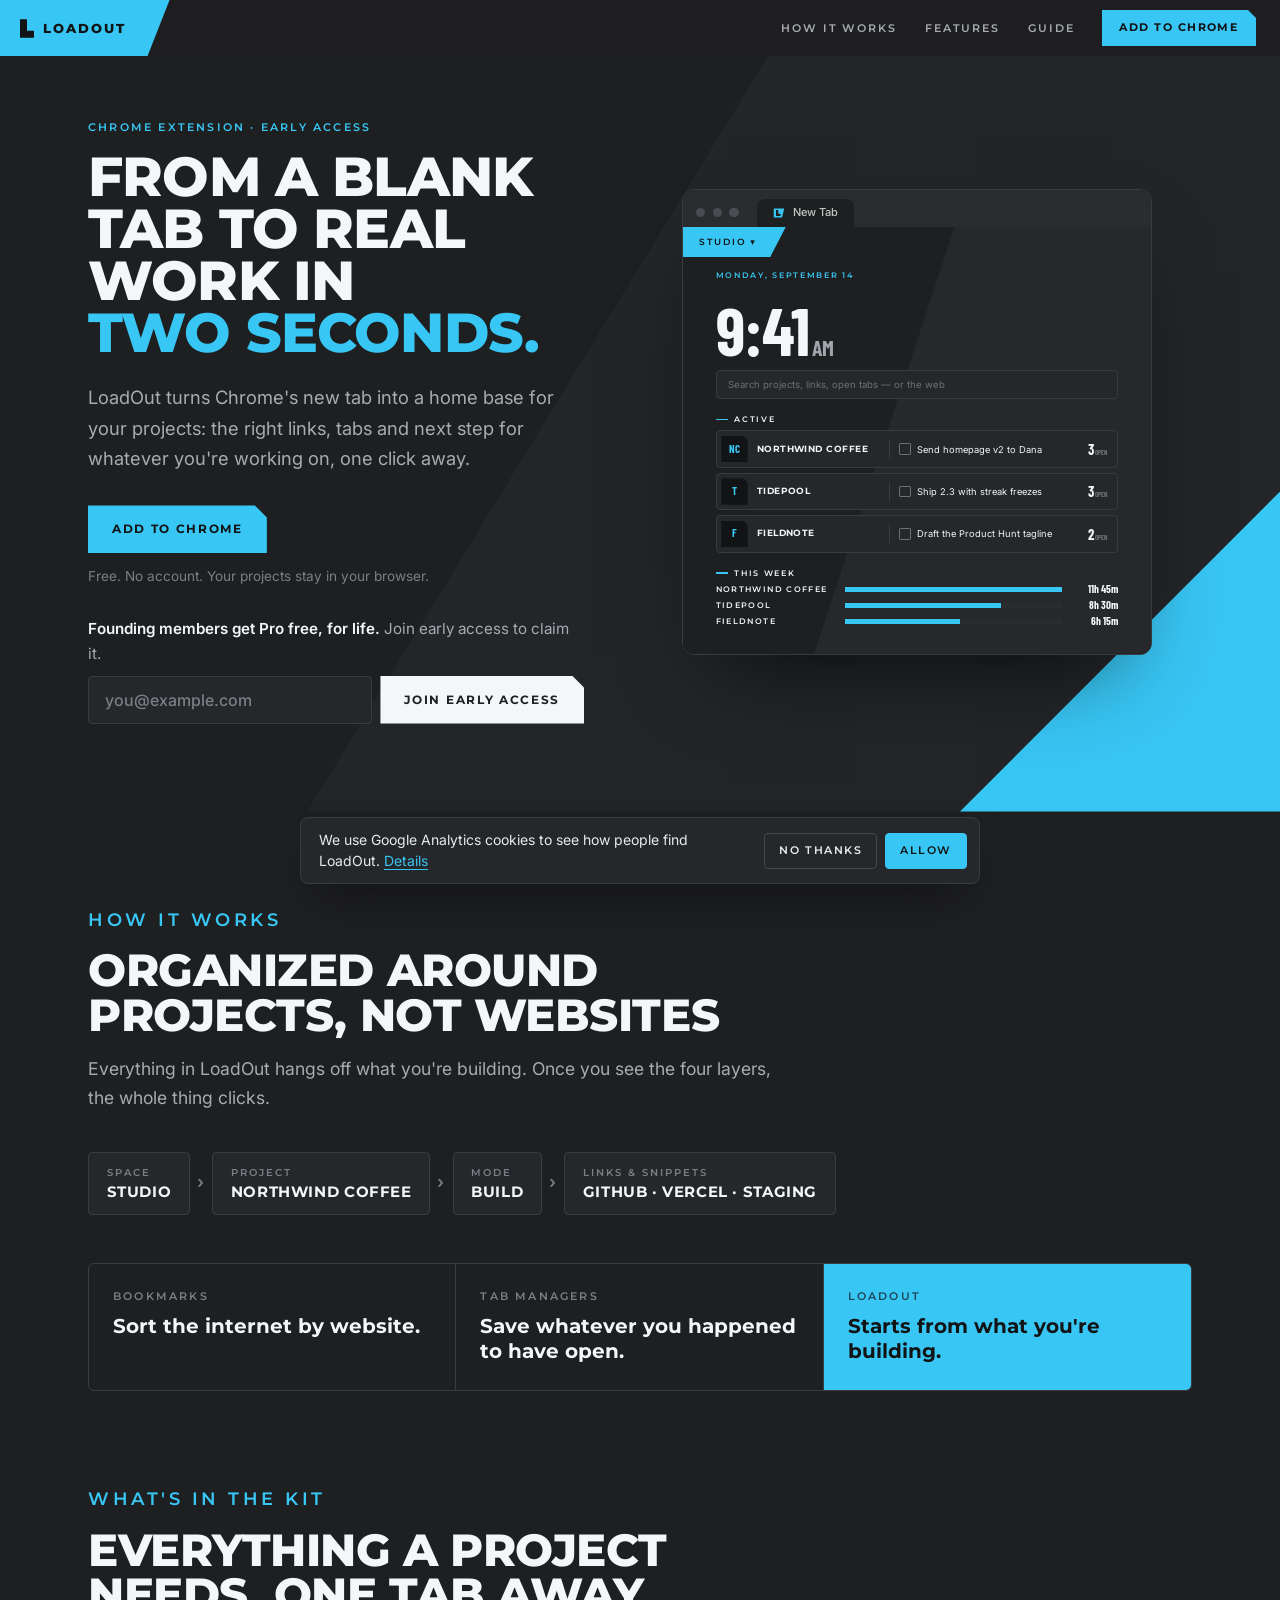
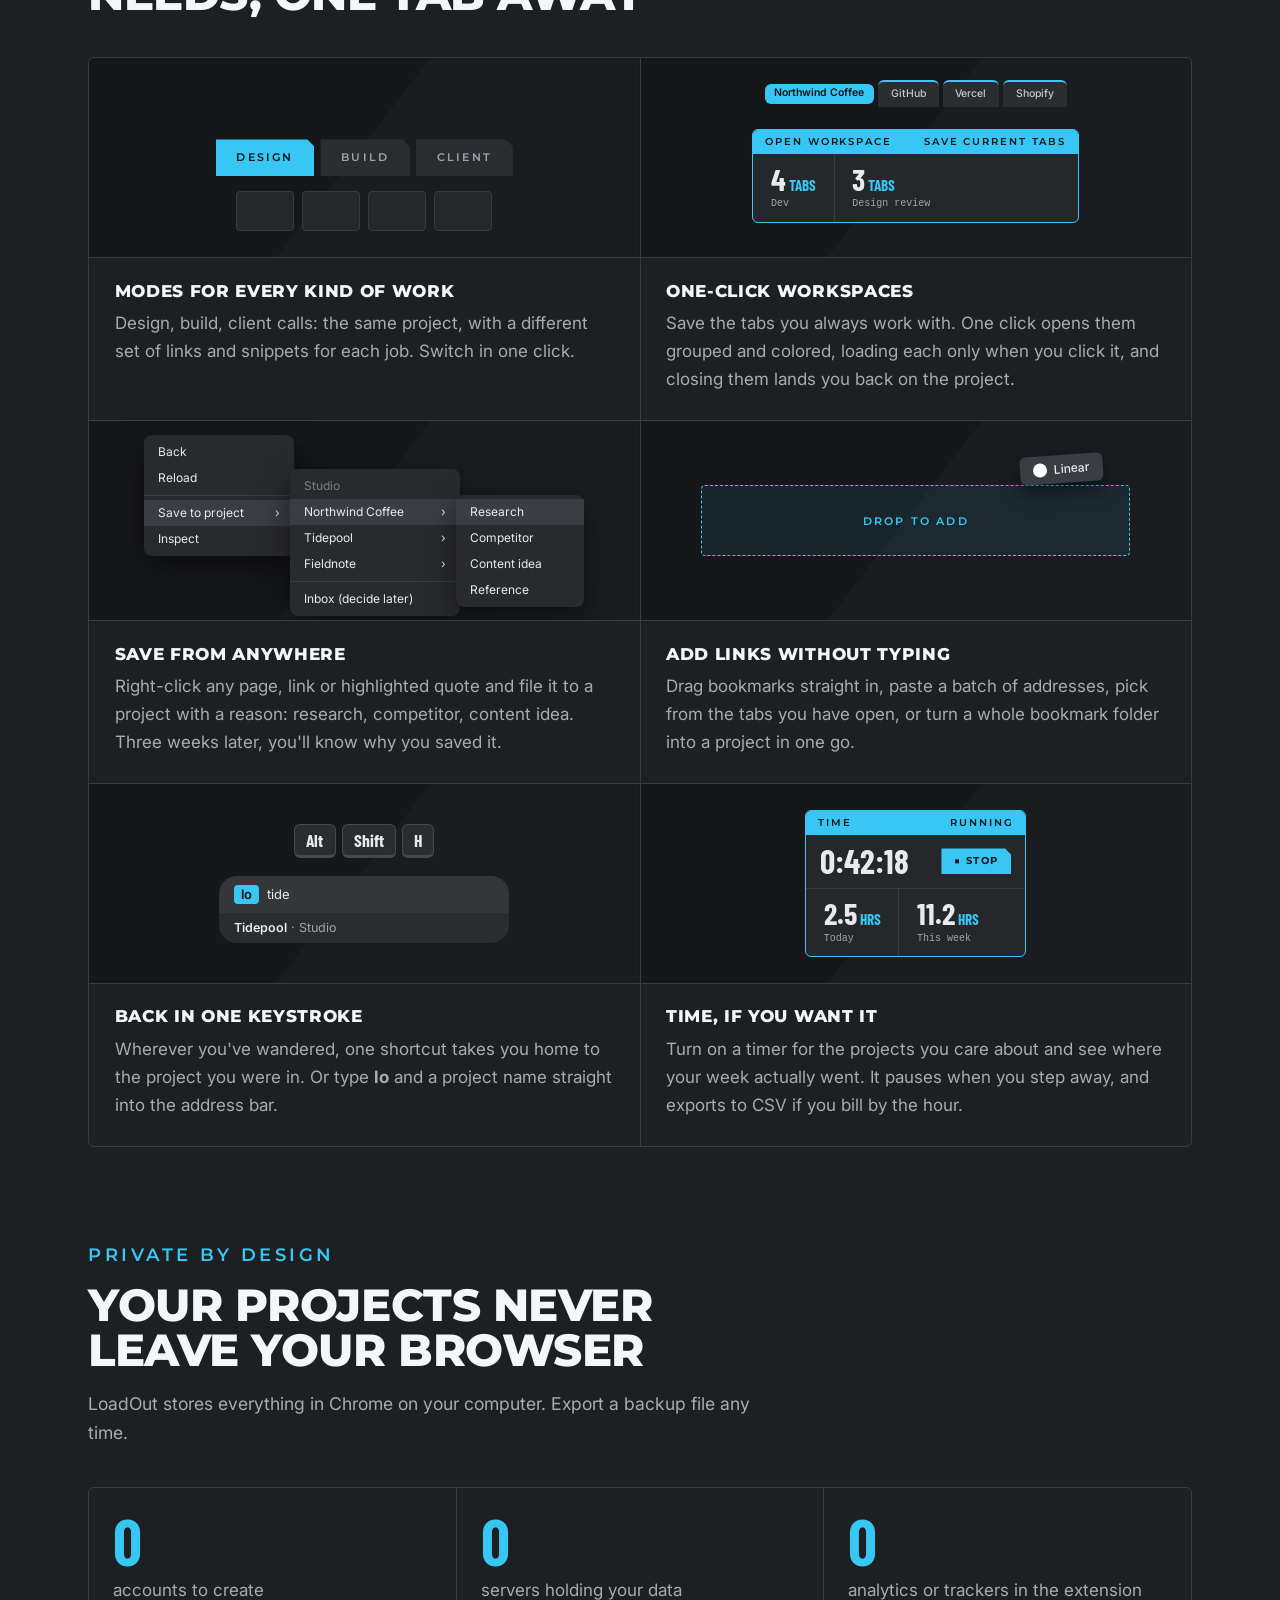
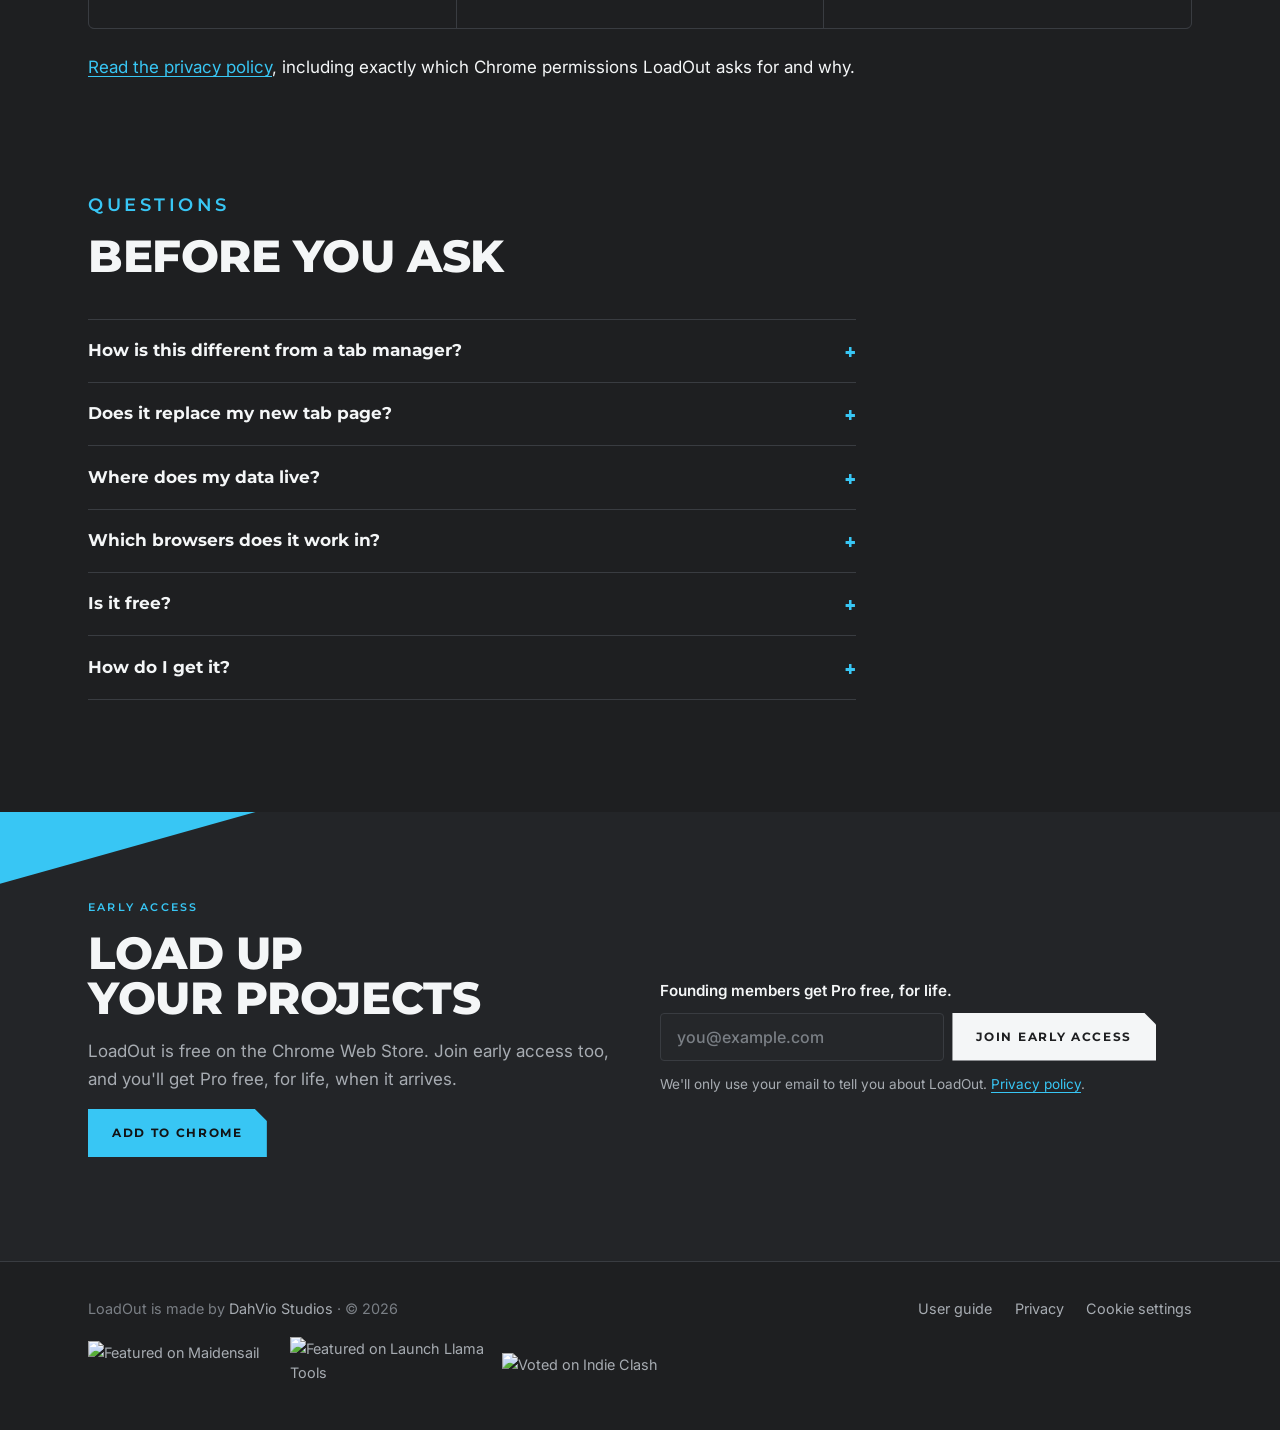
==== commit 91ac6ea1: "Another badge" ====
--- a/index.html
+++ b/index.html
@@ -290,6 +290,7 @@
       <div class="badges">
         <a class="badge" href="https://maidensail.com/startup/loadout" rel="dofollow"><img src="https://maidensail.com/badge/loadout.svg?theme=dark" alt="Featured on Maidensail" width="190" height="44" loading="lazy"></a>
         <a class="badge" href="https://tools.launchllama.co?utm_source=badge&amp;utm_medium=referral" target="_blank" rel="noopener noreferrer"><img src="https://tools.launchllama.co/featured-badge.png?v=2" alt="Featured on Launch Llama Tools" width="200" height="52" loading="lazy"></a>
+        <a class="badge" href="https://www.indieclash.com/products/loadout" target="_blank" rel="noopener noreferrer"><img src="https://img.shields.io/badge/%E2%9A%94%EF%B8%8F_Indie_Clash-Voted_on_Arena-ffbe18?style=flat-square" alt="Voted on Indie Clash" height="20" loading="lazy"></a>
       </div>
     </div>
   </footer>
